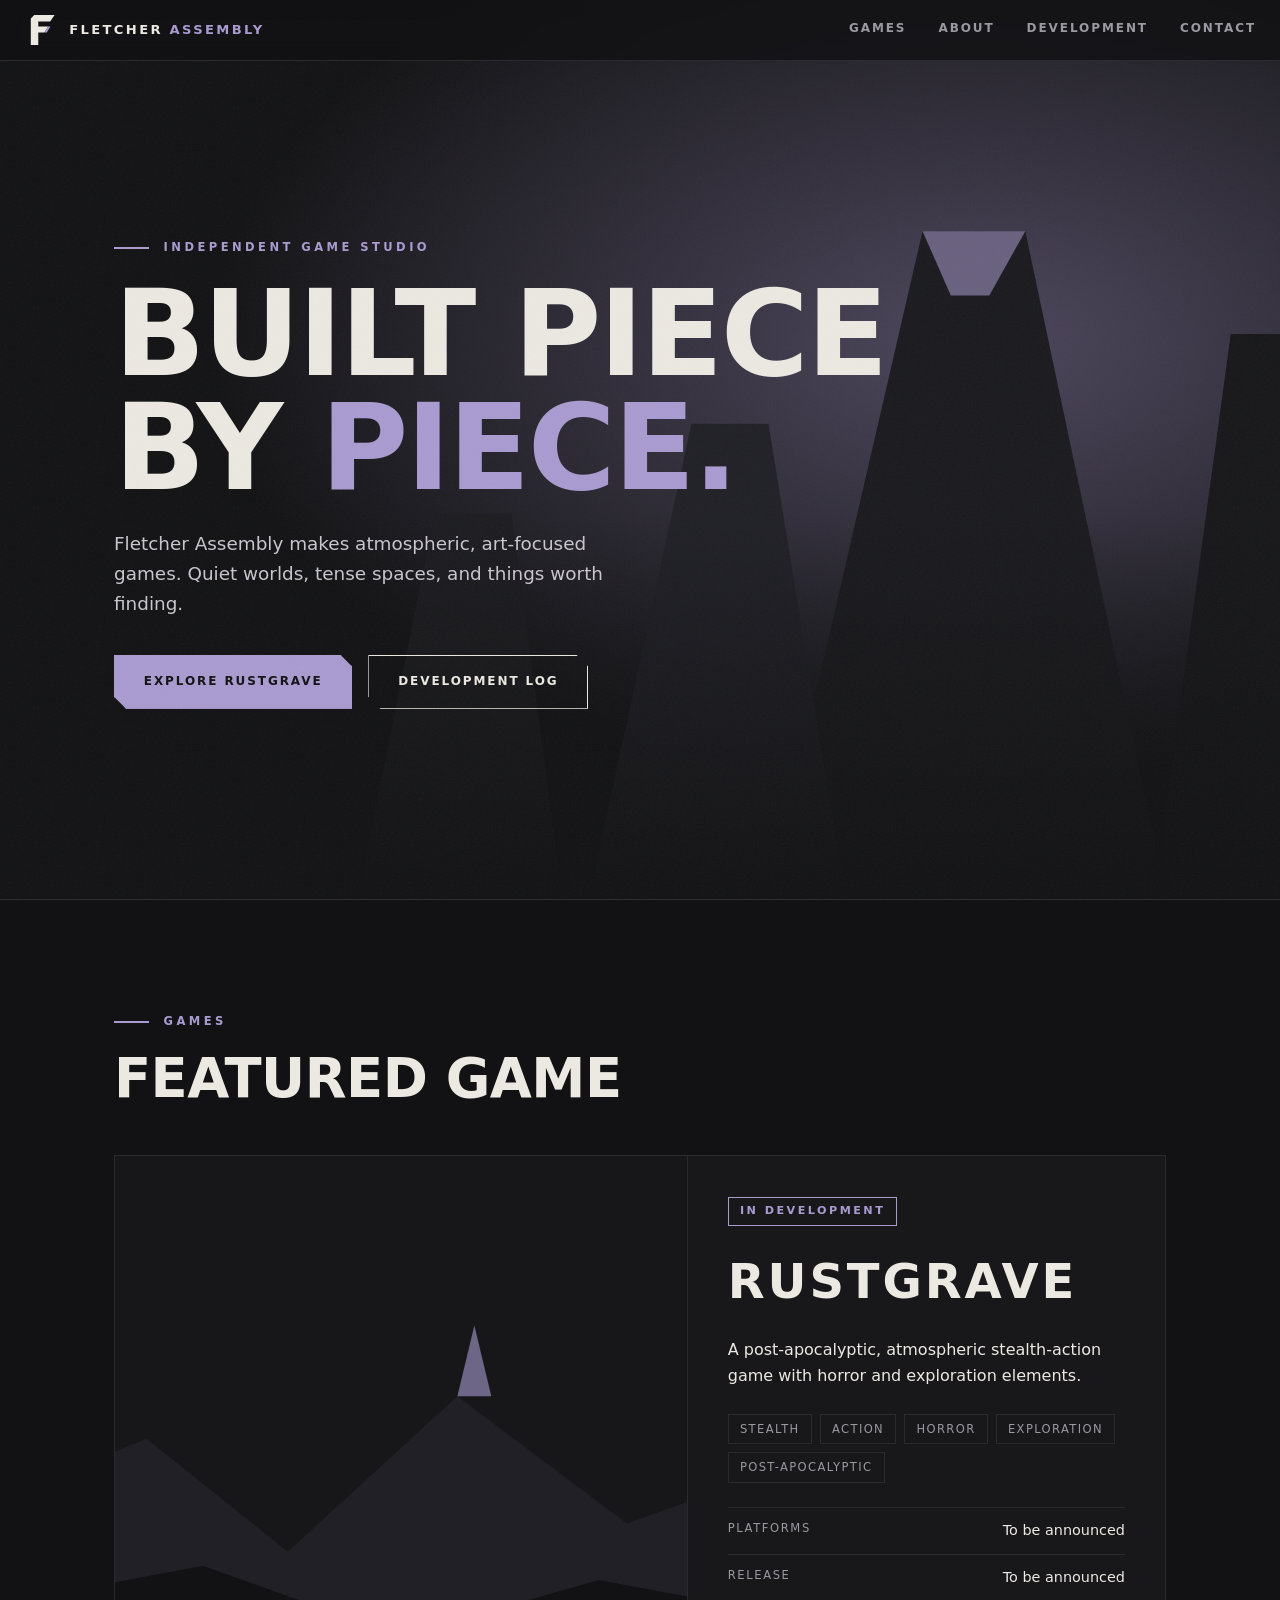
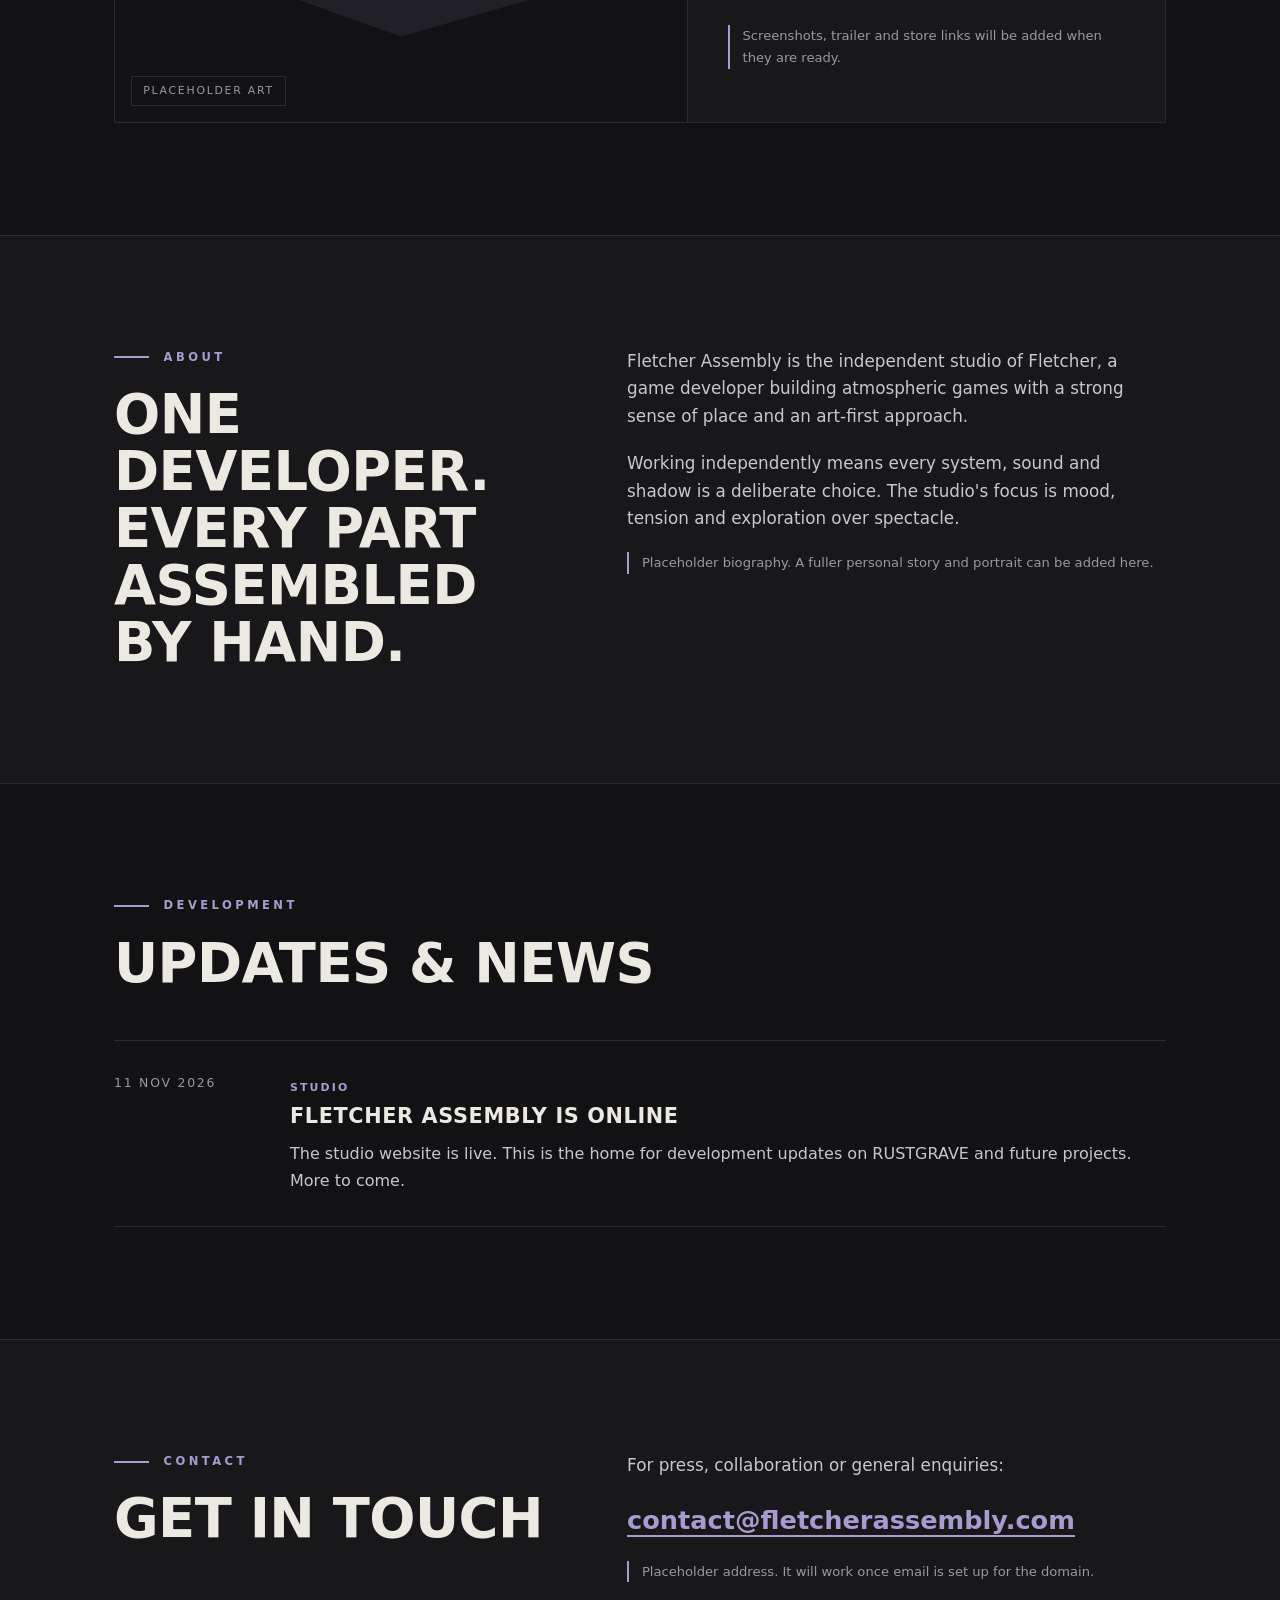
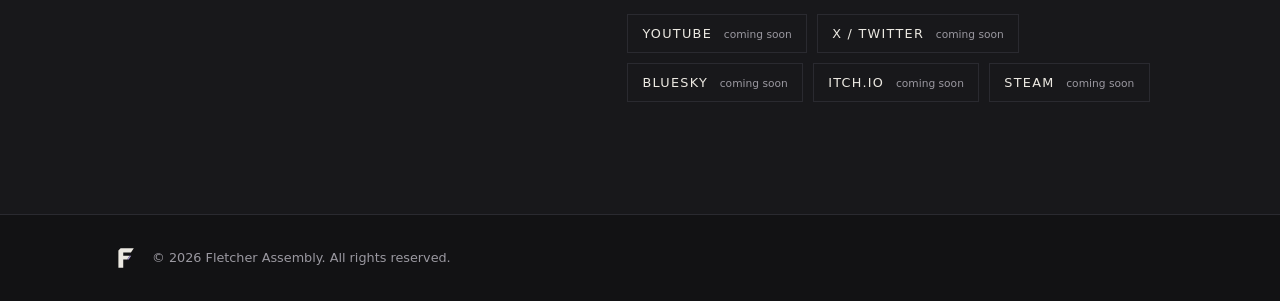
==== index.html @ 8ab3e588 "Initial Fletcher Assembly website Co-Authored-By: Claude Sonnet 5.5 <noreply@anthropic.com>" ====
<!doctype html>
<html lang="en">
<head>
  <meta charset="utf-8">
  <meta name="viewport" content="width=device-width, initial-scale=1">
  <title>Fletcher Assembly | Independent Game Studio</title>
  <meta name="description" content="Fletcher Assembly is an independent game studio making atmospheric, art-focused games. Currently developing RUSTGRAVE, a post-apocalyptic stealth-action game.">
  <meta name="theme-color" content="#121214">
  <link rel="canonical" href="https://fletcherassembly.com/">
  <link rel="icon" href="assets/favicon.svg" type="image/svg+xml">
  <meta property="og:type" content="website">
  <meta property="og:title" content="Fletcher Assembly | Independent Game Studio">
  <meta property="og:description" content="Atmospheric, art-focused games. Now developing RUSTGRAVE.">
  <meta property="og:url" content="https://fletcherassembly.com/">
  <meta name="twitter:card" content="summary">
  <link rel="stylesheet" href="css/style.css">
  <script type="application/ld+json">
  {"@context":"https://schema.org","@type":"Organization","name":"Fletcher Assembly","url":"https://fletcherassembly.com/","logo":"https://fletcherassembly.com/assets/logo.svg"}
  </script>
</head>
<body>
  <a class="skip" href="#main">Skip to content</a>

  <header class="site-header">
    <a class="brand" href="#home" aria-label="Fletcher Assembly, home">
      <img src="assets/logo.svg" alt="" width="34" height="34">
      <span>Fletcher<b>Assembly</b></span>
    </a>
    <button class="nav-toggle" aria-expanded="false" aria-controls="nav">Menu</button>
    <nav id="nav" aria-label="Main">
      <a href="#games">Games</a>
      <a href="#about">About</a>
      <a href="#development">Development</a>
      <a href="#contact">Contact</a>
    </nav>
  </header>

  <main id="main">
    <!-- HOME -->
    <section id="home" class="hero">
      <div class="hero-art" aria-hidden="true">
        <svg viewBox="0 0 1200 700" preserveAspectRatio="xMidYMid slice">
          <defs>
            <linearGradient id="fog" x1="0" y1="0" x2="0" y2="1">
              <stop offset="0" stop-color="#121214" stop-opacity="0"/>
              <stop offset="1" stop-color="#121214"/>
            </linearGradient>
            <radialGradient id="glow" cx="0.72" cy="0.38" r="0.5">
              <stop offset="0" stop-color="#A99BD0" stop-opacity="0.38"/>
              <stop offset="1" stop-color="#A99BD0" stop-opacity="0"/>
            </radialGradient>
          </defs>
          <rect width="1200" height="700" fill="url(#glow)"/>
          <polygon points="700,700 820,180 900,180 1010,700" fill="#1a1a1e"/>
          <polygon points="560,700 640,330 700,330 760,700" fill="#202026"/>
          <polygon points="1000,700 1060,260 1120,260 1200,700" fill="#17171a"/>
          <polygon points="380,700 440,400 500,400 540,700" fill="#1c1c20"/>
          <polygon points="820,180 900,180 872,230 842,230" fill="#A99BD0" opacity=".55"/>
          <rect y="400" width="1200" height="300" fill="url(#fog)"/>
        </svg>
      </div>
      <div class="hero-inner">
        <p class="eyebrow">Independent game studio</p>
        <h1>Built piece<br>by <em>piece.</em></h1>
        <p class="lede">Fletcher Assembly makes atmospheric, art-focused games. Quiet worlds, tense spaces, and things worth finding.</p>
        <div class="actions">
          <a class="btn primary" href="#games">Explore RUSTGRAVE</a>
          <a class="btn" href="#development">Development log</a>
        </div>
      </div>
    </section>

    <!-- GAMES -->
    <section id="games" class="section">
      <div class="wrap">
        <p class="eyebrow">Games</p>
        <h2>Featured game</h2>
        <article class="game">
          <div class="game-art" role="img" aria-label="Placeholder artwork for RUSTGRAVE. Final key art to come.">
            <svg viewBox="0 0 600 400" preserveAspectRatio="xMidYMid slice" aria-hidden="true">
              <rect width="600" height="400" fill="#17171a"/>
              <polygon points="0,400 0,250 120,200 220,280 340,170 460,260 600,210 600,400" fill="#202026"/>
              <polygon points="0,400 0,320 160,290 300,340 440,300 600,330 600,400" fill="#121214"/>
              <polygon points="340,170 352,120 364,170" fill="#A99BD0" opacity=".6"/>
            </svg>
            <span class="tag-placeholder">Placeholder art</span>
          </div>
          <div class="game-body">
            <p class="status">In development</p>
            <h3>RUSTGRAVE</h3>
            <p>A post-apocalyptic, atmospheric stealth-action game with horror and exploration elements.</p>
            <ul class="chips" aria-label="Genres">
              <li>Stealth</li><li>Action</li><li>Horror</li><li>Exploration</li><li>Post-apocalyptic</li>
            </ul>
            <dl class="facts">
              <div><dt>Platforms</dt><dd>To be announced</dd></div>
              <div><dt>Release</dt><dd>To be announced</dd></div>
            </dl>
            <p class="note">Screenshots, trailer and store links will be added when they are ready.</p>
          </div>
        </article>
      </div>
    </section>

    <!-- ABOUT -->
    <section id="about" class="section alt">
      <div class="wrap split">
        <div>
          <p class="eyebrow">About</p>
          <h2>One developer.<br>Every part assembled by hand.</h2>
        </div>
        <div class="prose">
          <p>Fletcher Assembly is the independent studio of Fletcher, a game developer building atmospheric games with a strong sense of place and an art-first approach.</p>
          <p>Working independently means every system, sound and shadow is a deliberate choice. The studio's focus is mood, tension and exploration over spectacle.</p>
          <p class="note">Placeholder biography. A fuller personal story and portrait can be added here.</p>
        </div>
      </div>
    </section>

    <!-- DEVELOPMENT -->
    <section id="development" class="section">
      <div class="wrap">
        <p class="eyebrow">Development</p>
        <h2>Updates &amp; news</h2>
        <div id="news" class="news" aria-live="polite">
          <noscript><p>Enable JavaScript to see development updates.</p></noscript>
          <p class="note">Loading updates…</p>
        </div>
      </div>
    </section>

    <!-- CONTACT -->
    <section id="contact" class="section alt">
      <div class="wrap split">
        <div>
          <p class="eyebrow">Contact</p>
          <h2>Get in touch</h2>
        </div>
        <div class="prose">
          <p>For press, collaboration or general enquiries:</p>
          <p><a class="mail" href="mailto:contact@fletcherassembly.com">contact@fletcherassembly.com</a></p>
          <p class="note">Placeholder address. It will work once email is set up for the domain.</p>
          <ul class="social" aria-label="Social links">
            <li><span>YouTube <small>coming soon</small></span></li>
            <li><span>X / Twitter <small>coming soon</small></span></li>
            <li><span>Bluesky <small>coming soon</small></span></li>
            <li><span>Itch.io <small>coming soon</small></span></li>
            <li><span>Steam <small>coming soon</small></span></li>
          </ul>
        </div>
      </div>
    </section>
  </main>

  <footer class="site-footer">
    <img src="assets/logo.svg" alt="" width="22" height="22">
    <p>&copy; <span id="year">2026</span> Fletcher Assembly. All rights reserved.</p>
  </footer>

  <script src="js/main.js" defer></script>
</body>
</html>
---- css/style.css ----
:root{
  --bg:#121214; --bg-alt:#18181b; --line:#2a2a30;
  --text:#ECE9E2; --muted:#9a98a0; --accent:#A99BD0;
  --font:"Segoe UI Variable Display","Segoe UI",system-ui,-apple-system,"Helvetica Neue",Arial,sans-serif;
}
*{box-sizing:border-box}
html{scroll-behavior:smooth;scroll-padding-top:72px}
body{margin:0;background:var(--bg);color:var(--text);font-family:var(--font);line-height:1.65;-webkit-font-smoothing:antialiased}
body::after{content:"";position:fixed;inset:0;pointer-events:none;opacity:.05;
  background-image:url("data:image/svg+xml,%3Csvg xmlns='http://www.w3.org/2000/svg' width='200' height='200'%3E%3Cfilter id='n'%3E%3CfeTurbulence type='fractalNoise' baseFrequency='.9' numOctaves='2'/%3E%3C/filter%3E%3Crect width='200' height='200' filter='url(%23n)'/%3E%3C/svg%3E")}
a{color:inherit}
img{max-width:100%}
:focus-visible{outline:2px solid var(--accent);outline-offset:3px}
.skip{position:absolute;left:-999px;top:0;background:var(--accent);color:#000;padding:.6rem 1rem;z-index:100}
.skip:focus{left:0}
.wrap{max-width:1100px;margin:0 auto;padding:0 1.5rem}

/* header */
.site-header{position:fixed;top:0;left:0;right:0;z-index:50;display:flex;align-items:center;justify-content:space-between;
  padding:.8rem 1.5rem;background:rgba(18,18,20,.82);backdrop-filter:blur(10px);border-bottom:1px solid var(--line)}
.brand{display:flex;align-items:center;gap:.7rem;text-decoration:none;text-transform:uppercase;letter-spacing:.18em;font-size:.82rem;font-weight:700}
.brand b{color:var(--accent);margin-left:.5em;font-weight:700}
nav{display:flex;gap:2rem}
nav a{text-decoration:none;text-transform:uppercase;letter-spacing:.16em;font-size:.75rem;font-weight:600;color:var(--muted);padding:.4rem 0;border-bottom:2px solid transparent;transition:.2s}
nav a:hover{color:var(--text);border-color:var(--accent)}
.nav-toggle{display:none;background:none;border:1px solid var(--line);color:var(--text);padding:.45rem .9rem;text-transform:uppercase;letter-spacing:.14em;font:600 .72rem var(--font);cursor:pointer}

/* hero */
.hero{position:relative;min-height:100vh;min-height:100svh;display:flex;align-items:center;overflow:hidden;border-bottom:1px solid var(--line)}
.hero-art{position:absolute;inset:0}
.hero-art svg{width:100%;height:100%}
.hero-inner{position:relative;max-width:1100px;width:100%;margin:0 auto;padding:7rem 1.5rem 4rem}
.eyebrow{text-transform:uppercase;letter-spacing:.3em;font-size:.72rem;font-weight:700;color:var(--accent);margin:0 0 1.2rem;display:flex;align-items:center;gap:.9rem}
.eyebrow::before{content:"";width:2.2rem;height:2px;background:var(--accent)}
h1{font-size:clamp(3rem,10vw,7.5rem);line-height:.95;text-transform:uppercase;letter-spacing:-.02em;font-weight:900;margin:0 0 1.5rem}
h1 em{font-style:normal;color:var(--accent)}
.lede{max-width:34rem;font-size:1.15rem;color:#c9c6cf;margin:0 0 2.2rem}
.actions{display:flex;flex-wrap:wrap;gap:1rem}
.btn{display:inline-block;text-decoration:none;text-transform:uppercase;letter-spacing:.16em;font-size:.75rem;font-weight:700;padding:1rem 1.8rem;border:1px solid var(--text);clip-path:polygon(0 0,calc(100% - 12px) 0,100% 12px,100% 100%,12px 100%,0 calc(100% - 12px));transition:.2s}
.btn:hover{background:var(--text);color:var(--bg)}
.btn.primary{background:var(--accent);border-color:var(--accent);color:#121214}
.btn.primary:hover{background:var(--text);border-color:var(--text)}

/* sections */
.section{padding:7rem 0;border-bottom:1px solid var(--line)}
.section.alt{background:var(--bg-alt)}
h2{font-size:clamp(2rem,5vw,3.4rem);line-height:1.05;text-transform:uppercase;font-weight:900;letter-spacing:-.01em;margin:0 0 3rem}
.split{display:grid;grid-template-columns:1fr 1.2fr;gap:4rem;align-items:start}
.split h2{margin-bottom:0}
.prose p{margin:0 0 1.2rem;color:#c9c6cf;font-size:1.05rem}
.note{font-size:.82rem!important;color:var(--muted)!important;border-left:2px solid var(--accent);padding-left:.8rem}

/* game */
.game{display:grid;grid-template-columns:1.2fr 1fr;border:1px solid var(--line);background:var(--bg-alt)}
.game-art{position:relative;min-height:320px;border-right:1px solid var(--line)}
.game-art svg{position:absolute;inset:0;width:100%;height:100%}
.tag-placeholder{position:absolute;left:1rem;bottom:1rem;background:var(--bg);border:1px solid var(--line);color:var(--muted);font-size:.68rem;text-transform:uppercase;letter-spacing:.16em;padding:.3rem .7rem}
.game-body{padding:2.5rem}
.status{display:inline-block;margin:0 0 1rem;font-size:.7rem;text-transform:uppercase;letter-spacing:.22em;font-weight:700;color:var(--accent);border:1px solid var(--accent);padding:.25rem .7rem}
.game h3{font-size:clamp(2rem,4vw,3rem);letter-spacing:.06em;margin:0 0 1rem;font-weight:900}
.chips{list-style:none;display:flex;flex-wrap:wrap;gap:.5rem;padding:0;margin:1.5rem 0}
.chips li{font-size:.72rem;text-transform:uppercase;letter-spacing:.12em;border:1px solid var(--line);padding:.3rem .7rem;color:var(--muted)}
.facts{margin:0 0 1.5rem}
.facts div{display:flex;justify-content:space-between;border-top:1px solid var(--line);padding:.7rem 0;font-size:.9rem}
.facts dt{color:var(--muted);text-transform:uppercase;letter-spacing:.14em;font-size:.72rem}
.facts dd{margin:0}

/* news */
.news{display:grid;gap:0;border-top:1px solid var(--line)}
.post{display:grid;grid-template-columns:9rem 1fr;gap:2rem;padding:2rem 0;border-bottom:1px solid var(--line)}
.post time{font-size:.78rem;letter-spacing:.14em;text-transform:uppercase;color:var(--muted)}
.post h3{margin:0 0 .5rem;font-size:1.3rem;text-transform:uppercase;letter-spacing:.03em}
.post .tag{color:var(--accent);font-size:.68rem;letter-spacing:.2em;text-transform:uppercase;font-weight:700}
.post p{margin:.4rem 0 0;color:#c9c6cf}

/* contact */
.mail{font-size:clamp(1.1rem,3vw,1.6rem);font-weight:800;color:var(--accent);text-decoration:none;border-bottom:2px solid var(--accent)}
.social{list-style:none;padding:0;margin:2rem 0 0;display:flex;flex-wrap:wrap;gap:.6rem}
.social span{display:inline-block;border:1px solid var(--line);padding:.5rem .9rem;font-size:.8rem;text-transform:uppercase;letter-spacing:.1em}
.social small{color:var(--muted);text-transform:none;letter-spacing:0;margin-left:.4rem}

.site-footer{display:flex;align-items:center;gap:1rem;padding:2rem 1.5rem;color:var(--muted);font-size:.8rem;max-width:1100px;margin:0 auto}
.site-footer p{margin:0}

/* 404 */
.lost{min-height:100vh;display:flex;flex-direction:column;justify-content:center;align-items:flex-start;max-width:1100px;margin:0 auto;padding:2rem 1.5rem}

@media (max-width:800px){
  .nav-toggle{display:block}
  nav{display:none;position:absolute;top:100%;left:0;right:0;flex-direction:column;gap:0;background:var(--bg);border-bottom:1px solid var(--line)}
  nav.open{display:flex}
  nav a{padding:1rem 1.5rem;border-bottom:1px solid var(--line)}
  .split,.game{grid-template-columns:1fr}
  .split{gap:2rem}
  .game-art{border-right:0;border-bottom:1px solid var(--line);min-height:240px}
  .game-body{padding:1.5rem}
  .post{grid-template-columns:1fr;gap:.5rem}
  .section{padding:4.5rem 0}
}
@media (prefers-reduced-motion:reduce){html{scroll-behavior:auto}*{transition:none!important}}
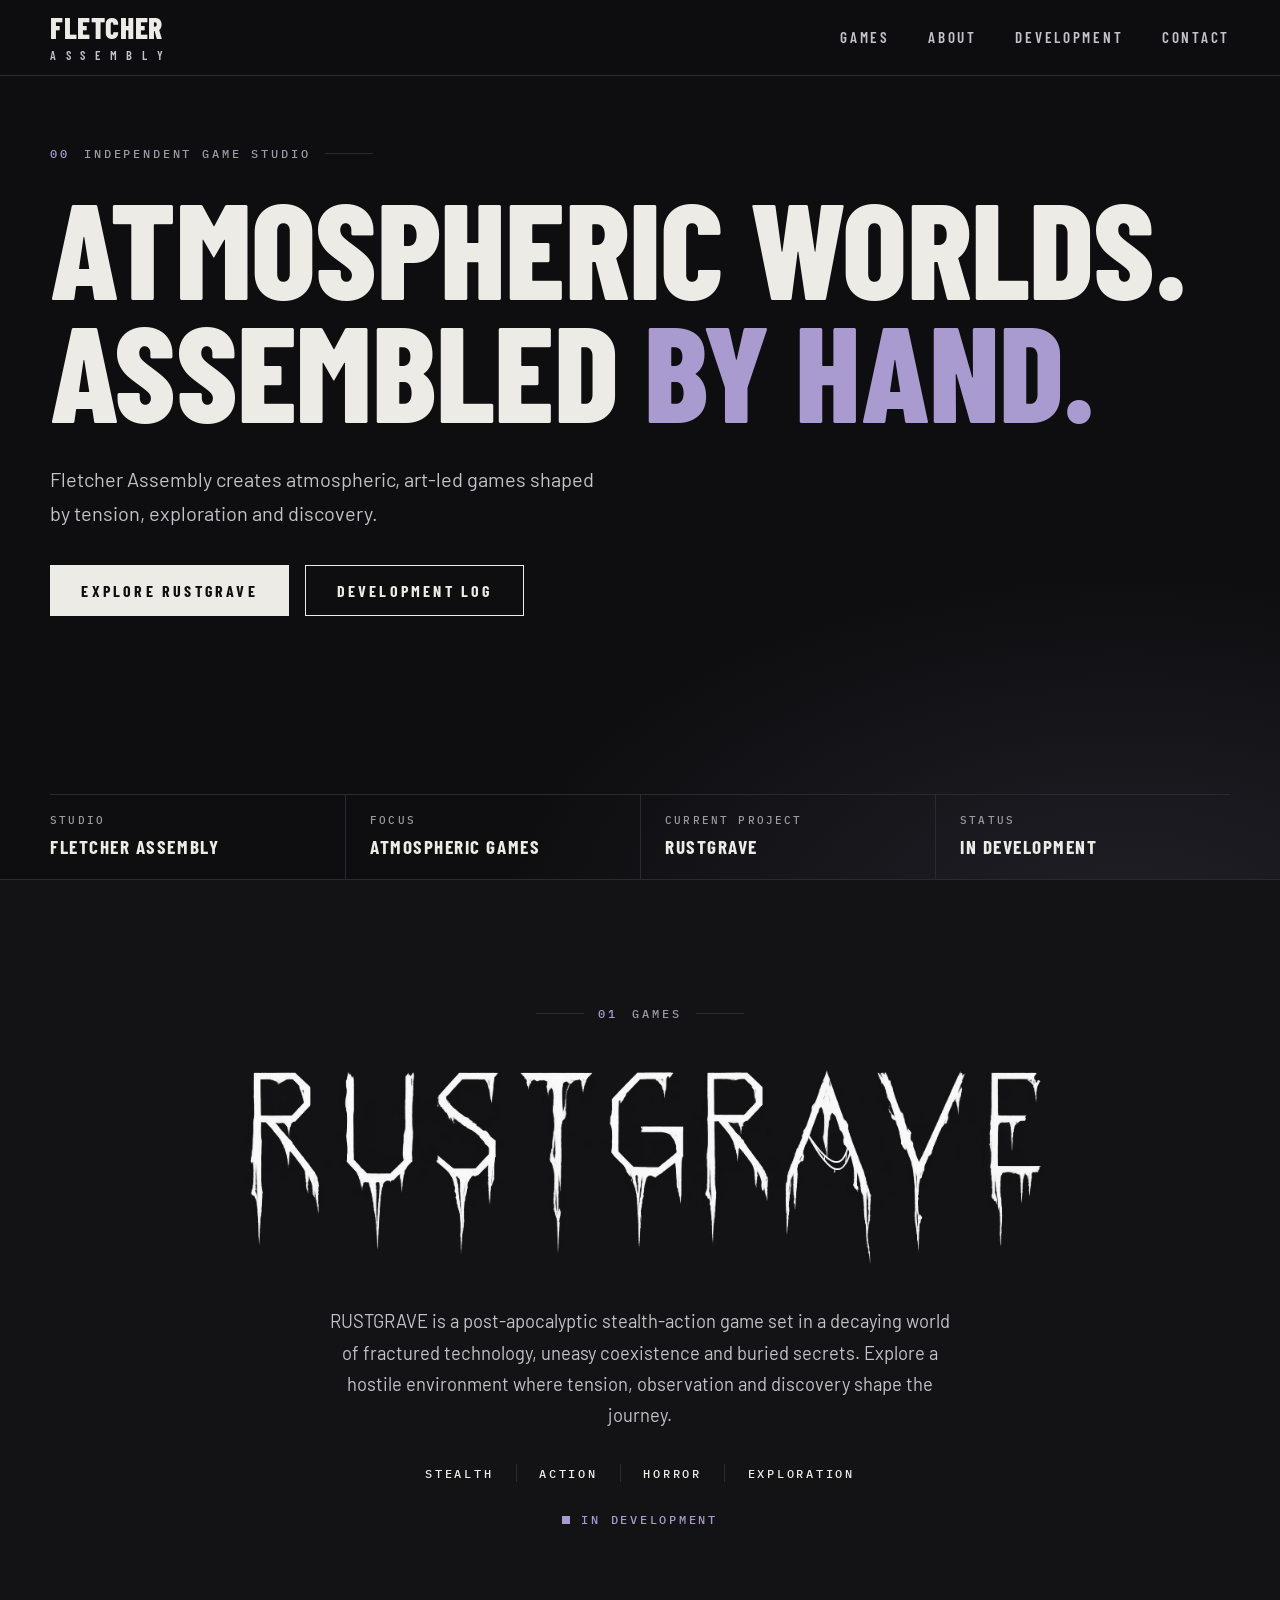
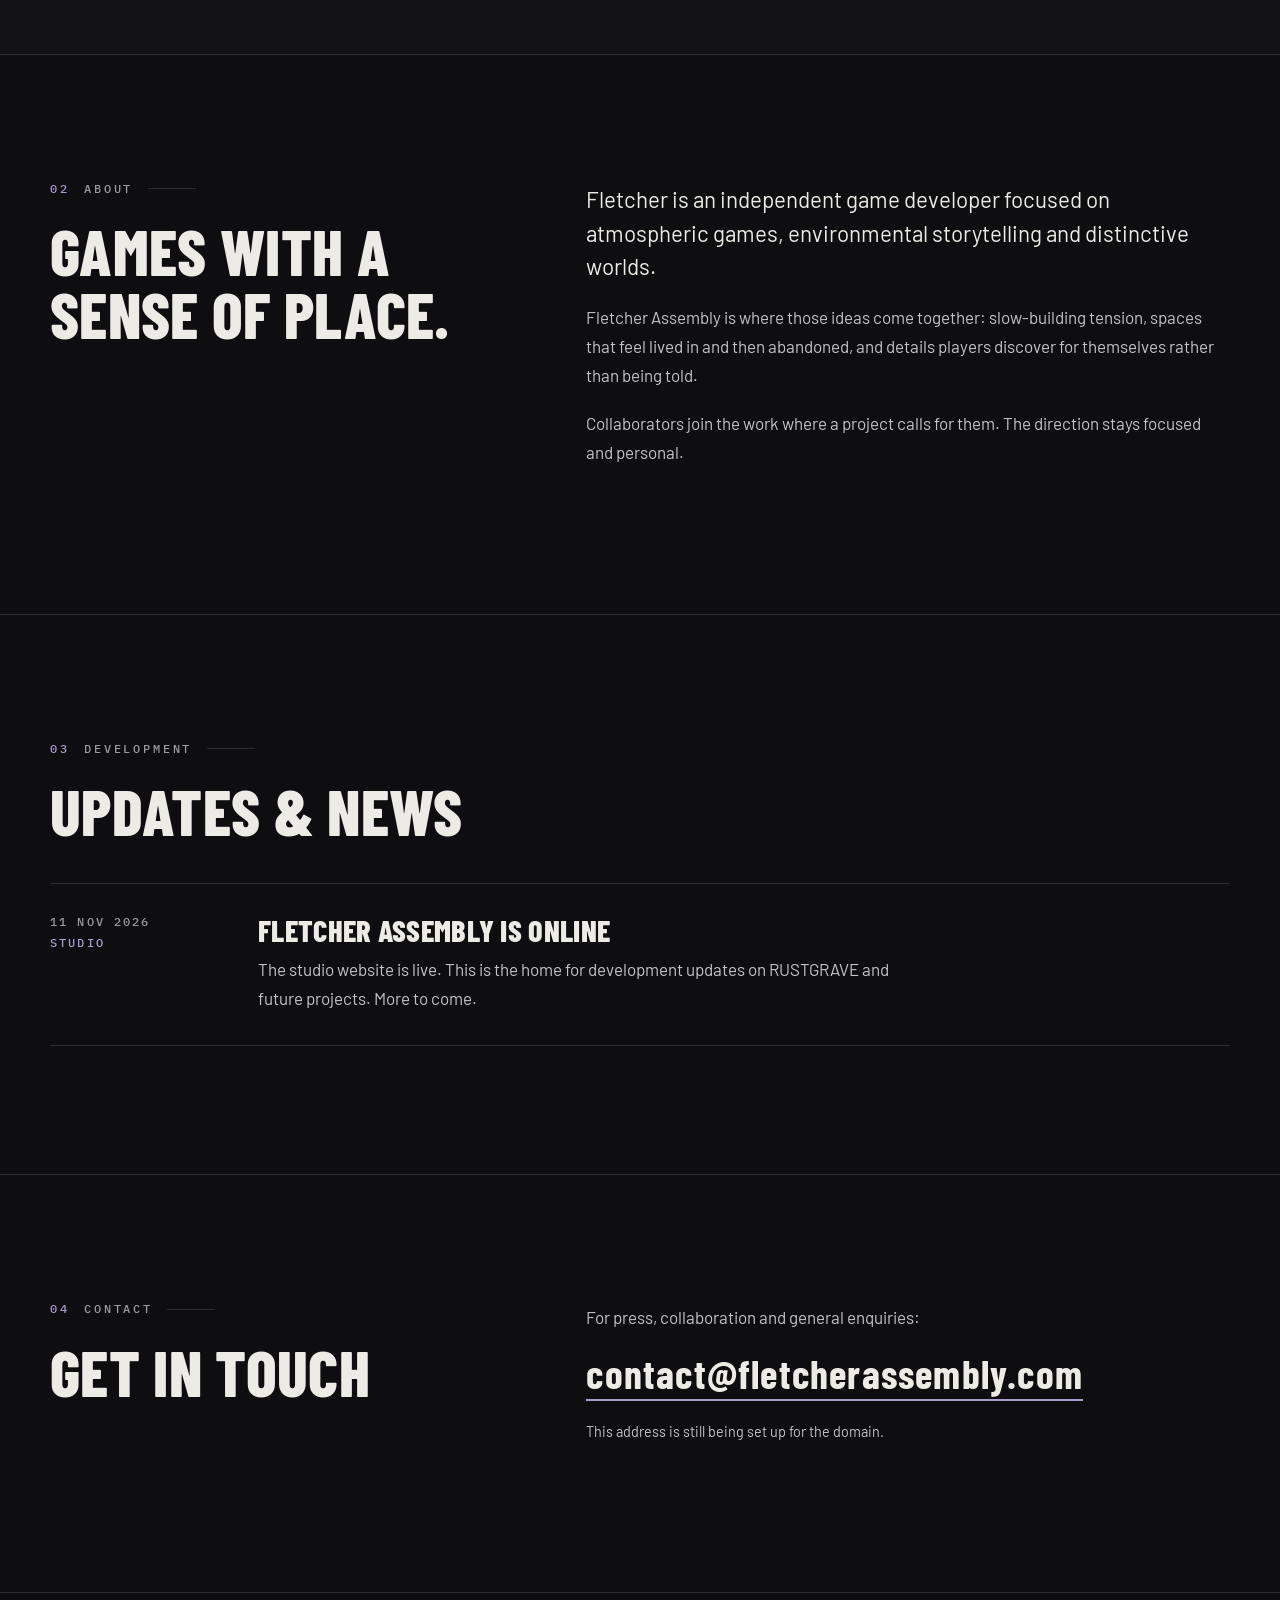
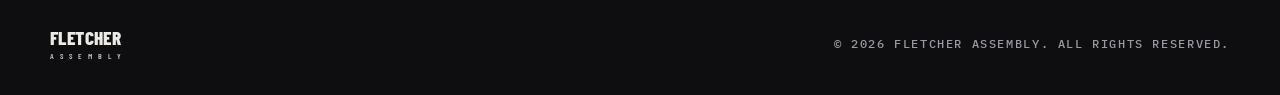
==== commit 900096e7: "Redesign: industrial identity, wordmark, self-hosted fonts, RUSTGRAVE logo section Co-Authored-By: C" ====
--- a/index.html
+++ b/index.html
@@ -4,157 +4,129 @@
   <meta charset="utf-8">
   <meta name="viewport" content="width=device-width, initial-scale=1">
   <title>Fletcher Assembly | Independent Game Studio</title>
-  <meta name="description" content="Fletcher Assembly is an independent game studio making atmospheric, art-focused games. Currently developing RUSTGRAVE, a post-apocalyptic stealth-action game.">
-  <meta name="theme-color" content="#121214">
+  <meta name="description" content="Fletcher Assembly creates atmospheric, art-led games shaped by tension, exploration and discovery. Currently developing RUSTGRAVE.">
+  <meta name="theme-color" content="#0e0e10">
   <link rel="canonical" href="https://fletcherassembly.com/">
   <link rel="icon" href="assets/favicon.svg" type="image/svg+xml">
   <meta property="og:type" content="website">
   <meta property="og:title" content="Fletcher Assembly | Independent Game Studio">
-  <meta property="og:description" content="Atmospheric, art-focused games. Now developing RUSTGRAVE.">
+  <meta property="og:description" content="Atmospheric worlds. Assembled by hand. Now developing RUSTGRAVE.">
   <meta property="og:url" content="https://fletcherassembly.com/">
+  <meta property="og:image" content="https://fletcherassembly.com/assets/images/rustgrave-logo.png">
   <meta name="twitter:card" content="summary">
+  <link rel="preload" href="assets/fonts/barlow-condensed-latin-800-normal.woff2" as="font" type="font/woff2" crossorigin>
   <link rel="stylesheet" href="css/style.css">
   <script type="application/ld+json">
-  {"@context":"https://schema.org","@type":"Organization","name":"Fletcher Assembly","url":"https://fletcherassembly.com/","logo":"https://fletcherassembly.com/assets/logo.svg"}
+  {"@context":"https://schema.org","@type":"Organization","name":"Fletcher Assembly","url":"https://fletcherassembly.com/"}
   </script>
 </head>
 <body>
   <a class="skip" href="#main">Skip to content</a>
 
   <header class="site-header">
-    <a class="brand" href="#home" aria-label="Fletcher Assembly, home">
-      <img src="assets/logo.svg" alt="" width="34" height="34">
-      <span>Fletcher<b>Assembly</b></span>
-    </a>
-    <button class="nav-toggle" aria-expanded="false" aria-controls="nav">Menu</button>
-    <nav id="nav" aria-label="Main">
-      <a href="#games">Games</a>
-      <a href="#about">About</a>
-      <a href="#development">Development</a>
-      <a href="#contact">Contact</a>
-    </nav>
+    <div class="container bar">
+      <a class="wordmark" href="#home" aria-label="Fletcher Assembly, home">
+        <span class="wm-top">Fletcher</span>
+        <span class="wm-bottom"><i>A</i><i>S</i><i>S</i><i>E</i><i>M</i><i>B</i><i>L</i><i>Y</i></span>
+      </a>
+      <button class="nav-toggle" aria-expanded="false" aria-controls="nav"><span class="sr-only">Toggle </span>Menu</button>
+      <nav id="nav" aria-label="Main">
+        <a href="#games">Games</a>
+        <a href="#about">About</a>
+        <a href="#development">Development</a>
+        <a href="#contact">Contact</a>
+      </nav>
+    </div>
   </header>
 
   <main id="main">
     <!-- HOME -->
     <section id="home" class="hero">
-      <div class="hero-art" aria-hidden="true">
-        <svg viewBox="0 0 1200 700" preserveAspectRatio="xMidYMid slice">
-          <defs>
-            <linearGradient id="fog" x1="0" y1="0" x2="0" y2="1">
-              <stop offset="0" stop-color="#121214" stop-opacity="0"/>
-              <stop offset="1" stop-color="#121214"/>
-            </linearGradient>
-            <radialGradient id="glow" cx="0.72" cy="0.38" r="0.5">
-              <stop offset="0" stop-color="#A99BD0" stop-opacity="0.38"/>
-              <stop offset="1" stop-color="#A99BD0" stop-opacity="0"/>
-            </radialGradient>
-          </defs>
-          <rect width="1200" height="700" fill="url(#glow)"/>
-          <polygon points="700,700 820,180 900,180 1010,700" fill="#1a1a1e"/>
-          <polygon points="560,700 640,330 700,330 760,700" fill="#202026"/>
-          <polygon points="1000,700 1060,260 1120,260 1200,700" fill="#17171a"/>
-          <polygon points="380,700 440,400 500,400 540,700" fill="#1c1c20"/>
-          <polygon points="820,180 900,180 872,230 842,230" fill="#A99BD0" opacity=".55"/>
-          <rect y="400" width="1200" height="300" fill="url(#fog)"/>
-        </svg>
+      <div class="container hero-grid">
+        <div class="hero-main">
+          <p class="label"><span class="idx">00</span> Independent game studio</p>
+          <h1>Atmospheric worlds.<br>Assembled <span class="hl">by hand.</span></h1>
+          <p class="lede">Fletcher Assembly creates atmospheric, art-led games shaped by tension, exploration and discovery.</p>
+          <div class="actions">
+            <a class="btn primary" href="#games">Explore RUSTGRAVE</a>
+            <a class="btn" href="#development">Development log</a>
+          </div>
+        </div>
+        <dl class="spec" aria-label="Studio at a glance">
+          <div><dt>Studio</dt><dd>Fletcher Assembly</dd></div>
+          <div><dt>Focus</dt><dd>Atmospheric games</dd></div>
+          <div><dt>Current project</dt><dd>RUSTGRAVE</dd></div>
+          <div><dt>Status</dt><dd>In development</dd></div>
+        </dl>
       </div>
-      <div class="hero-inner">
-        <p class="eyebrow">Independent game studio</p>
-        <h1>Built piece<br>by <em>piece.</em></h1>
-        <p class="lede">Fletcher Assembly makes atmospheric, art-focused games. Quiet worlds, tense spaces, and things worth finding.</p>
-        <div class="actions">
-          <a class="btn primary" href="#games">Explore RUSTGRAVE</a>
-          <a class="btn" href="#development">Development log</a>
+    </section>
+
+    <!-- GAMES -->
+    <section id="games" class="section project">
+      <div class="container">
+        <p class="label"><span class="idx">01</span> Games</p>
+        <h2 class="sr-only">RUSTGRAVE</h2>
+        <div class="project-stack">
+          <img class="project-logo" src="assets/images/rustgrave-logo.png" alt="RUSTGRAVE" width="1024" height="256">
+          <p class="project-desc">RUSTGRAVE is a post-apocalyptic stealth-action game set in a decaying world of fractured technology, uneasy coexistence and buried secrets. Explore a hostile environment where tension, observation and discovery shape the journey.</p>
+          <ul class="tags" aria-label="Genres">
+            <li>Stealth</li><li>Action</li><li>Horror</li><li>Exploration</li>
+          </ul>
+          <p class="status"><span aria-hidden="true"></span>In development</p>
         </div>
       </div>
     </section>
 
-    <!-- GAMES -->
-    <section id="games" class="section">
-      <div class="wrap">
-        <p class="eyebrow">Games</p>
-        <h2>Featured game</h2>
-        <article class="game">
-          <div class="game-art" role="img" aria-label="Placeholder artwork for RUSTGRAVE. Final key art to come.">
-            <svg viewBox="0 0 600 400" preserveAspectRatio="xMidYMid slice" aria-hidden="true">
-              <rect width="600" height="400" fill="#17171a"/>
-              <polygon points="0,400 0,250 120,200 220,280 340,170 460,260 600,210 600,400" fill="#202026"/>
-              <polygon points="0,400 0,320 160,290 300,340 440,300 600,330 600,400" fill="#121214"/>
-              <polygon points="340,170 352,120 364,170" fill="#A99BD0" opacity=".6"/>
-            </svg>
-            <span class="tag-placeholder">Placeholder art</span>
-          </div>
-          <div class="game-body">
-            <p class="status">In development</p>
-            <h3>RUSTGRAVE</h3>
-            <p>A post-apocalyptic, atmospheric stealth-action game with horror and exploration elements.</p>
-            <ul class="chips" aria-label="Genres">
-              <li>Stealth</li><li>Action</li><li>Horror</li><li>Exploration</li><li>Post-apocalyptic</li>
-            </ul>
-            <dl class="facts">
-              <div><dt>Platforms</dt><dd>To be announced</dd></div>
-              <div><dt>Release</dt><dd>To be announced</dd></div>
-            </dl>
-            <p class="note">Screenshots, trailer and store links will be added when they are ready.</p>
-          </div>
-        </article>
-      </div>
-    </section>
-
     <!-- ABOUT -->
-    <section id="about" class="section alt">
-      <div class="wrap split">
+    <section id="about" class="section">
+      <div class="container two-col">
         <div>
-          <p class="eyebrow">About</p>
-          <h2>One developer.<br>Every part assembled by hand.</h2>
+          <p class="label"><span class="idx">02</span> About</p>
+          <h2>Games with a<br>sense of place.</h2>
         </div>
         <div class="prose">
-          <p>Fletcher Assembly is the independent studio of Fletcher, a game developer building atmospheric games with a strong sense of place and an art-first approach.</p>
-          <p>Working independently means every system, sound and shadow is a deliberate choice. The studio's focus is mood, tension and exploration over spectacle.</p>
-          <p class="note">Placeholder biography. A fuller personal story and portrait can be added here.</p>
+          <p class="big">Fletcher is an independent game developer focused on atmospheric games, environmental storytelling and distinctive worlds.</p>
+          <p>Fletcher Assembly is where those ideas come together: slow-building tension, spaces that feel lived in and then abandoned, and details players discover for themselves rather than being told.</p>
+          <p>Collaborators join the work where a project calls for them. The direction stays focused and personal.</p>
         </div>
       </div>
     </section>
 
     <!-- DEVELOPMENT -->
     <section id="development" class="section">
-      <div class="wrap">
-        <p class="eyebrow">Development</p>
+      <div class="container">
+        <p class="label"><span class="idx">03</span> Development</p>
         <h2>Updates &amp; news</h2>
         <div id="news" class="news" aria-live="polite">
-          <noscript><p>Enable JavaScript to see development updates.</p></noscript>
-          <p class="note">Loading updates…</p>
+          <noscript><p class="muted">Enable JavaScript to see development updates.</p></noscript>
         </div>
       </div>
     </section>
 
     <!-- CONTACT -->
-    <section id="contact" class="section alt">
-      <div class="wrap split">
+    <section id="contact" class="section">
+      <div class="container two-col">
         <div>
-          <p class="eyebrow">Contact</p>
+          <p class="label"><span class="idx">04</span> Contact</p>
           <h2>Get in touch</h2>
         </div>
         <div class="prose">
-          <p>For press, collaboration or general enquiries:</p>
+          <p>For press, collaboration and general enquiries:</p>
           <p><a class="mail" href="mailto:contact@fletcherassembly.com">contact@fletcherassembly.com</a></p>
-          <p class="note">Placeholder address. It will work once email is set up for the domain.</p>
-          <ul class="social" aria-label="Social links">
-            <li><span>YouTube <small>coming soon</small></span></li>
-            <li><span>X / Twitter <small>coming soon</small></span></li>
-            <li><span>Bluesky <small>coming soon</small></span></li>
-            <li><span>Itch.io <small>coming soon</small></span></li>
-            <li><span>Steam <small>coming soon</small></span></li>
-          </ul>
+          <p class="muted small">This address is still being set up for the domain.</p>
         </div>
       </div>
     </section>
   </main>
 
   <footer class="site-footer">
-    <img src="assets/logo.svg" alt="" width="22" height="22">
-    <p>&copy; <span id="year">2026</span> Fletcher Assembly. All rights reserved.</p>
+    <div class="container foot">
+      <span class="wordmark small" aria-hidden="true">
+        <span class="wm-top">Fletcher</span>
+        <span class="wm-bottom"><i>A</i><i>S</i><i>S</i><i>E</i><i>M</i><i>B</i><i>L</i><i>Y</i></span>
+      </span>
+      <p>&copy; <span id="year">2026</span> Fletcher Assembly. All rights reserved.</p>
+    </div>
   </footer>
 
   <script src="js/main.js" defer></script>
--- a/css/style.css
+++ b/css/style.css
@@ -1,100 +1,157 @@
+/* ==========================================================
+   Fletcher Assembly: design system
+   Edit the variables below to change colours and fonts.
+   ========================================================== */
+
+/* Fonts (self-hosted, no external requests) */
+@font-face{font-family:"Barlow Condensed";font-weight:600;font-display:swap;src:url("../assets/fonts/barlow-condensed-latin-600-normal.woff2") format("woff2")}
+@font-face{font-family:"Barlow Condensed";font-weight:700;font-display:swap;src:url("../assets/fonts/barlow-condensed-latin-700-normal.woff2") format("woff2")}
+@font-face{font-family:"Barlow Condensed";font-weight:800;font-display:swap;src:url("../assets/fonts/barlow-condensed-latin-800-normal.woff2") format("woff2")}
+@font-face{font-family:"Barlow";font-weight:400;font-display:swap;src:url("../assets/fonts/barlow-latin-400-normal.woff2") format("woff2")}
+@font-face{font-family:"Barlow";font-weight:600;font-display:swap;src:url("../assets/fonts/barlow-latin-600-normal.woff2") format("woff2")}
+@font-face{font-family:"IBM Plex Mono";font-weight:500;font-display:swap;src:url("../assets/fonts/ibm-plex-mono-latin-500-normal.woff2") format("woff2")}
+
 :root{
-  --bg:#121214; --bg-alt:#18181b; --line:#2a2a30;
-  --text:#ECE9E2; --muted:#9a98a0; --accent:#A99BD0;
-  --font:"Segoe UI Variable Display","Segoe UI",system-ui,-apple-system,"Helvetica Neue",Arial,sans-serif;
+  --bg:#0e0e10;
+  --bg-alt:#131316;
+  --line:#2a2a30;
+  --text:#edebe6;
+  --soft:#c4c2c9;
+  --muted:#9b99a3;
+  --accent:#a99bd0;
+
+  --display:"Barlow Condensed","Arial Narrow",Impact,sans-serif;
+  --body:"Barlow","Segoe UI",system-ui,sans-serif;
+  --mono:"IBM Plex Mono",Consolas,monospace;
+
+  --max:1180px;
+  --gutter:clamp(1.25rem,4vw,2rem);
+  --header-h:76px;
 }
+
 *{box-sizing:border-box}
-html{scroll-behavior:smooth;scroll-padding-top:72px}
-body{margin:0;background:var(--bg);color:var(--text);font-family:var(--font);line-height:1.65;-webkit-font-smoothing:antialiased}
-body::after{content:"";position:fixed;inset:0;pointer-events:none;opacity:.05;
-  background-image:url("data:image/svg+xml,%3Csvg xmlns='http://www.w3.org/2000/svg' width='200' height='200'%3E%3Cfilter id='n'%3E%3CfeTurbulence type='fractalNoise' baseFrequency='.9' numOctaves='2'/%3E%3C/filter%3E%3Crect width='200' height='200' filter='url(%23n)'/%3E%3C/svg%3E")}
+html{scroll-behavior:smooth;scroll-padding-top:calc(var(--header-h) + 8px)}
+body{margin:0;background:var(--bg);color:var(--text);font:400 1.0625rem/1.7 var(--body);-webkit-font-smoothing:antialiased;text-rendering:optimizeLegibility}
+img{max-width:100%;height:auto;display:block}
 a{color:inherit}
-img{max-width:100%}
+p{margin:0 0 1.2rem}
 :focus-visible{outline:2px solid var(--accent);outline-offset:3px}
+.sr-only{position:absolute;width:1px;height:1px;overflow:hidden;clip:rect(0 0 0 0);white-space:nowrap}
 .skip{position:absolute;left:-999px;top:0;background:var(--accent);color:#000;padding:.6rem 1rem;z-index:100}
 .skip:focus{left:0}
-.wrap{max-width:1100px;margin:0 auto;padding:0 1.5rem}
+.container{width:100%;max-width:calc(var(--max) + var(--gutter)*2);margin:0 auto;padding:0 var(--gutter)}
+.muted{color:var(--muted)}
+.small{font-size:.9rem}
 
-/* header */
-.site-header{position:fixed;top:0;left:0;right:0;z-index:50;display:flex;align-items:center;justify-content:space-between;
-  padding:.8rem 1.5rem;background:rgba(18,18,20,.82);backdrop-filter:blur(10px);border-bottom:1px solid var(--line)}
-.brand{display:flex;align-items:center;gap:.7rem;text-decoration:none;text-transform:uppercase;letter-spacing:.18em;font-size:.82rem;font-weight:700}
-.brand b{color:var(--accent);margin-left:.5em;font-weight:700}
-nav{display:flex;gap:2rem}
-nav a{text-decoration:none;text-transform:uppercase;letter-spacing:.16em;font-size:.75rem;font-weight:600;color:var(--muted);padding:.4rem 0;border-bottom:2px solid transparent;transition:.2s}
-nav a:hover{color:var(--text);border-color:var(--accent)}
-.nav-toggle{display:none;background:none;border:1px solid var(--line);color:var(--text);padding:.45rem .9rem;text-transform:uppercase;letter-spacing:.14em;font:600 .72rem var(--font);cursor:pointer}
+/* ---------- type ---------- */
+h1,h2,h3{font-family:var(--display);text-transform:uppercase;font-weight:800;margin:0;line-height:.98}
+h2{font-size:clamp(2.4rem,5.5vw,4rem);letter-spacing:.005em;margin-bottom:2.5rem}
+.label{font:500 .74rem/1 var(--mono);text-transform:uppercase;letter-spacing:.24em;color:var(--muted);margin:0 0 1.6rem;display:flex;align-items:center;gap:.9rem}
+.label .idx{color:var(--accent)}
+.label::after{content:"";flex:0 0 3rem;height:1px;background:var(--line)}
 
-/* hero */
-.hero{position:relative;min-height:100vh;min-height:100svh;display:flex;align-items:center;overflow:hidden;border-bottom:1px solid var(--line)}
-.hero-art{position:absolute;inset:0}
-.hero-art svg{width:100%;height:100%}
-.hero-inner{position:relative;max-width:1100px;width:100%;margin:0 auto;padding:7rem 1.5rem 4rem}
-.eyebrow{text-transform:uppercase;letter-spacing:.3em;font-size:.72rem;font-weight:700;color:var(--accent);margin:0 0 1.2rem;display:flex;align-items:center;gap:.9rem}
-.eyebrow::before{content:"";width:2.2rem;height:2px;background:var(--accent)}
-h1{font-size:clamp(3rem,10vw,7.5rem);line-height:.95;text-transform:uppercase;letter-spacing:-.02em;font-weight:900;margin:0 0 1.5rem}
-h1 em{font-style:normal;color:var(--accent)}
-.lede{max-width:34rem;font-size:1.15rem;color:#c9c6cf;margin:0 0 2.2rem}
+/* ---------- wordmark ---------- */
+.wordmark{display:inline-flex;flex-direction:column;text-decoration:none;color:var(--text);line-height:1}
+.wm-top{font:800 1.85rem/1 var(--display);text-transform:uppercase;letter-spacing:.02em}
+.wm-bottom{display:flex;justify-content:space-between;font:600 .78rem/1 var(--display);margin-top:.4rem;color:var(--soft)}
+.wm-bottom i{font-style:normal}
+.wordmark.small .wm-top{font-size:1.2rem}
+.wordmark.small .wm-bottom{font-size:.5rem;margin-top:.28rem}
+
+/* ---------- header ---------- */
+.site-header{position:fixed;inset:0 0 auto 0;z-index:50;height:var(--header-h);background:rgba(14,14,16,.9);backdrop-filter:blur(8px);border-bottom:1px solid var(--line)}
+.bar{height:100%;display:flex;align-items:center;justify-content:space-between}
+nav{display:flex;gap:2.4rem}
+nav a{position:relative;text-decoration:none;font:600 .95rem/1 var(--display);text-transform:uppercase;letter-spacing:.18em;color:var(--soft);padding:.5rem 0;transition:color .2s}
+nav a::after{content:"";position:absolute;left:0;right:100%;bottom:0;height:1px;background:var(--accent);transition:right .25s}
+nav a:hover,nav a:focus-visible{color:var(--text)}
+nav a:hover::after,nav a:focus-visible::after{right:0}
+.nav-toggle{display:none;background:none;border:1px solid var(--line);color:var(--text);padding:.55rem 1rem;font:600 .9rem/1 var(--display);text-transform:uppercase;letter-spacing:.18em;cursor:pointer}
+.nav-toggle:hover{border-color:var(--accent)}
+
+/* ---------- hero ---------- */
+.hero{min-height:min(100svh,880px);padding-top:var(--header-h);display:flex;border-bottom:1px solid var(--line);
+  background:radial-gradient(900px 500px at 88% 105%,rgba(169,155,208,.12),transparent 70%),var(--bg)}
+.hero-grid{display:flex;flex-direction:column;justify-content:space-between;gap:3rem;padding-top:clamp(3rem,8vh,6rem);padding-bottom:0}
+h1{font-size:clamp(3.4rem,10.6vw,9rem);line-height:.9;letter-spacing:-.005em;margin-bottom:2rem}
+h1 .hl{color:var(--accent)}
+.lede{max-width:34rem;font-size:1.25rem;color:var(--soft);margin-bottom:2.2rem}
 .actions{display:flex;flex-wrap:wrap;gap:1rem}
-.btn{display:inline-block;text-decoration:none;text-transform:uppercase;letter-spacing:.16em;font-size:.75rem;font-weight:700;padding:1rem 1.8rem;border:1px solid var(--text);clip-path:polygon(0 0,calc(100% - 12px) 0,100% 12px,100% 100%,12px 100%,0 calc(100% - 12px));transition:.2s}
+.btn{display:inline-block;text-decoration:none;font:700 1rem/1 var(--display);text-transform:uppercase;letter-spacing:.2em;padding:1.05rem 1.9rem;border:1px solid var(--text);transition:background .2s,color .2s,border-color .2s}
 .btn:hover{background:var(--text);color:var(--bg)}
-.btn.primary{background:var(--accent);border-color:var(--accent);color:#121214}
-.btn.primary:hover{background:var(--text);border-color:var(--text)}
+.btn.primary{background:var(--text);color:var(--bg)}
+.btn.primary:hover{background:var(--accent);border-color:var(--accent)}
+.spec{display:grid;grid-template-columns:repeat(4,1fr);margin:0;border-top:1px solid var(--line)}
+.spec div{padding:1.25rem 1.5rem 1.4rem 0}
+.spec div+div{padding-left:1.5rem;border-left:1px solid var(--line)}
+.spec dt{font:500 .68rem/1 var(--mono);text-transform:uppercase;letter-spacing:.2em;color:var(--muted);margin-bottom:.6rem}
+.spec dd{margin:0;font:700 1.2rem/1.1 var(--display);text-transform:uppercase;letter-spacing:.08em}
 
-/* sections */
-.section{padding:7rem 0;border-bottom:1px solid var(--line)}
-.section.alt{background:var(--bg-alt)}
-h2{font-size:clamp(2rem,5vw,3.4rem);line-height:1.05;text-transform:uppercase;font-weight:900;letter-spacing:-.01em;margin:0 0 3rem}
-.split{display:grid;grid-template-columns:1fr 1.2fr;gap:4rem;align-items:start}
-.split h2{margin-bottom:0}
-.prose p{margin:0 0 1.2rem;color:#c9c6cf;font-size:1.05rem}
-.note{font-size:.82rem!important;color:var(--muted)!important;border-left:2px solid var(--accent);padding-left:.8rem}
+/* ---------- sections ---------- */
+.section{padding:clamp(4.5rem,10vw,8rem) 0;border-bottom:1px solid var(--line)}
+.two-col{display:grid;grid-template-columns:5fr 7fr;gap:clamp(2rem,6vw,5rem);align-items:start}
+.two-col h2{margin-bottom:0}
+.prose p{color:var(--soft)}
+.prose .big{font-size:1.4rem;line-height:1.5;color:var(--text)}
 
-/* game */
-.game{display:grid;grid-template-columns:1.2fr 1fr;border:1px solid var(--line);background:var(--bg-alt)}
-.game-art{position:relative;min-height:320px;border-right:1px solid var(--line)}
-.game-art svg{position:absolute;inset:0;width:100%;height:100%}
-.tag-placeholder{position:absolute;left:1rem;bottom:1rem;background:var(--bg);border:1px solid var(--line);color:var(--muted);font-size:.68rem;text-transform:uppercase;letter-spacing:.16em;padding:.3rem .7rem}
-.game-body{padding:2.5rem}
-.status{display:inline-block;margin:0 0 1rem;font-size:.7rem;text-transform:uppercase;letter-spacing:.22em;font-weight:700;color:var(--accent);border:1px solid var(--accent);padding:.25rem .7rem}
-.game h3{font-size:clamp(2rem,4vw,3rem);letter-spacing:.06em;margin:0 0 1rem;font-weight:900}
-.chips{list-style:none;display:flex;flex-wrap:wrap;gap:.5rem;padding:0;margin:1.5rem 0}
-.chips li{font-size:.72rem;text-transform:uppercase;letter-spacing:.12em;border:1px solid var(--line);padding:.3rem .7rem;color:var(--muted)}
-.facts{margin:0 0 1.5rem}
-.facts div{display:flex;justify-content:space-between;border-top:1px solid var(--line);padding:.7rem 0;font-size:.9rem}
-.facts dt{color:var(--muted);text-transform:uppercase;letter-spacing:.14em;font-size:.72rem}
-.facts dd{margin:0}
+/* ---------- RUSTGRAVE ---------- */
+.project{background:var(--bg-alt)}
+.project .label{justify-content:center}
+.project .label::before{content:"";flex:0 0 3rem;height:1px;background:var(--line)}
+.project-stack{display:flex;flex-direction:column;align-items:center;text-align:center;padding:1rem 0 0}
+.project-logo{width:min(100%,820px);margin:0 auto 2.5rem}
+.project-desc{max-width:40rem;font-size:1.15rem;color:var(--soft);margin-bottom:2rem}
+.tags{list-style:none;display:flex;flex-wrap:wrap;justify-content:center;gap:0;padding:0;margin:0 0 2rem}
+.tags li{font:500 .78rem/1 var(--mono);text-transform:uppercase;letter-spacing:.22em;color:var(--text);padding:.2rem 1.4rem}
+.tags li+li{border-left:1px solid var(--line)}
+.status{display:inline-flex;align-items:center;gap:.7rem;margin:0;font:500 .72rem/1 var(--mono);text-transform:uppercase;letter-spacing:.24em;color:var(--accent)}
+.status span{width:.5rem;height:.5rem;background:var(--accent)}
 
-/* news */
-.news{display:grid;gap:0;border-top:1px solid var(--line)}
-.post{display:grid;grid-template-columns:9rem 1fr;gap:2rem;padding:2rem 0;border-bottom:1px solid var(--line)}
-.post time{font-size:.78rem;letter-spacing:.14em;text-transform:uppercase;color:var(--muted)}
-.post h3{margin:0 0 .5rem;font-size:1.3rem;text-transform:uppercase;letter-spacing:.03em}
-.post .tag{color:var(--accent);font-size:.68rem;letter-spacing:.2em;text-transform:uppercase;font-weight:700}
-.post p{margin:.4rem 0 0;color:#c9c6cf}
+/* ---------- development ---------- */
+.news{border-top:1px solid var(--line)}
+.post{display:grid;grid-template-columns:11rem 1fr;gap:2rem;padding:2rem 0;border-bottom:1px solid var(--line)}
+.post-meta{display:flex;flex-direction:column;gap:.6rem;font:500 .74rem/1 var(--mono);text-transform:uppercase;letter-spacing:.18em}
+.post-meta time{color:var(--muted)}
+.post-meta .tag{color:var(--accent)}
+.post h3{font-size:1.9rem;letter-spacing:.01em;margin-bottom:.6rem}
+.post p{margin:0;color:var(--soft);max-width:42rem}
 
-/* contact */
-.mail{font-size:clamp(1.1rem,3vw,1.6rem);font-weight:800;color:var(--accent);text-decoration:none;border-bottom:2px solid var(--accent)}
-.social{list-style:none;padding:0;margin:2rem 0 0;display:flex;flex-wrap:wrap;gap:.6rem}
-.social span{display:inline-block;border:1px solid var(--line);padding:.5rem .9rem;font-size:.8rem;text-transform:uppercase;letter-spacing:.1em}
-.social small{color:var(--muted);text-transform:none;letter-spacing:0;margin-left:.4rem}
+/* ---------- contact ---------- */
+.mail{display:inline-block;font:700 clamp(1.5rem,4.2vw,2.5rem)/1.1 var(--display);letter-spacing:.03em;text-decoration:none;color:var(--text);border-bottom:2px solid var(--accent);padding-bottom:.25rem;transition:color .2s}
+.mail:hover{color:var(--accent)}
 
-.site-footer{display:flex;align-items:center;gap:1rem;padding:2rem 1.5rem;color:var(--muted);font-size:.8rem;max-width:1100px;margin:0 auto}
-.site-footer p{margin:0}
+/* ---------- footer ---------- */
+.site-footer{padding:2.2rem 0}
+.foot{display:flex;align-items:center;justify-content:space-between;gap:1rem;flex-wrap:wrap}
+.foot p{margin:0;font:500 .72rem/1 var(--mono);letter-spacing:.14em;text-transform:uppercase;color:var(--muted)}
 
-/* 404 */
-.lost{min-height:100vh;display:flex;flex-direction:column;justify-content:center;align-items:flex-start;max-width:1100px;margin:0 auto;padding:2rem 1.5rem}
+/* ---------- 404 ---------- */
+.lost{min-height:100svh;display:flex;flex-direction:column;justify-content:center;align-items:flex-start;gap:1.5rem}
+.lost h1{margin:0}
 
-@media (max-width:800px){
+/* ---------- responsive ---------- */
+@media (max-width:900px){
+  .spec{grid-template-columns:1fr 1fr}
+  .spec div:nth-child(3){padding-left:0;border-left:0}
+  .spec div:nth-child(n+3){border-top:1px solid var(--line)}
+  .two-col{grid-template-columns:1fr}
+}
+@media (max-width:760px){
+  :root{--header-h:68px}
   .nav-toggle{display:block}
-  nav{display:none;position:absolute;top:100%;left:0;right:0;flex-direction:column;gap:0;background:var(--bg);border-bottom:1px solid var(--line)}
+  nav{display:none;position:absolute;top:100%;left:0;right:0;flex-direction:column;gap:0;background:var(--bg);border-bottom:1px solid var(--line);padding:0 var(--gutter)}
   nav.open{display:flex}
-  nav a{padding:1rem 1.5rem;border-bottom:1px solid var(--line)}
-  .split,.game{grid-template-columns:1fr}
-  .split{gap:2rem}
-  .game-art{border-right:0;border-bottom:1px solid var(--line);min-height:240px}
-  .game-body{padding:1.5rem}
-  .post{grid-template-columns:1fr;gap:.5rem}
-  .section{padding:4.5rem 0}
+  nav a{padding:1.1rem 0;border-bottom:1px solid var(--line);font-size:1.1rem}
+  nav a:last-child{border-bottom:0}
+  nav a::after{display:none}
+  .post{grid-template-columns:1fr;gap:1rem}
+  .post-meta{flex-direction:row;gap:1.2rem}
+  .tags li{padding:.2rem .9rem;letter-spacing:.16em}
+}
+@media (max-width:480px){
+  .spec dd{font-size:1.05rem}
+  .spec div{padding-right:.75rem}
+  .spec div+div{padding-left:.9rem}
+  .btn{flex:1 1 100%;text-align:center}
 }
 @media (prefers-reduced-motion:reduce){html{scroll-behavior:auto}*{transition:none!important}}
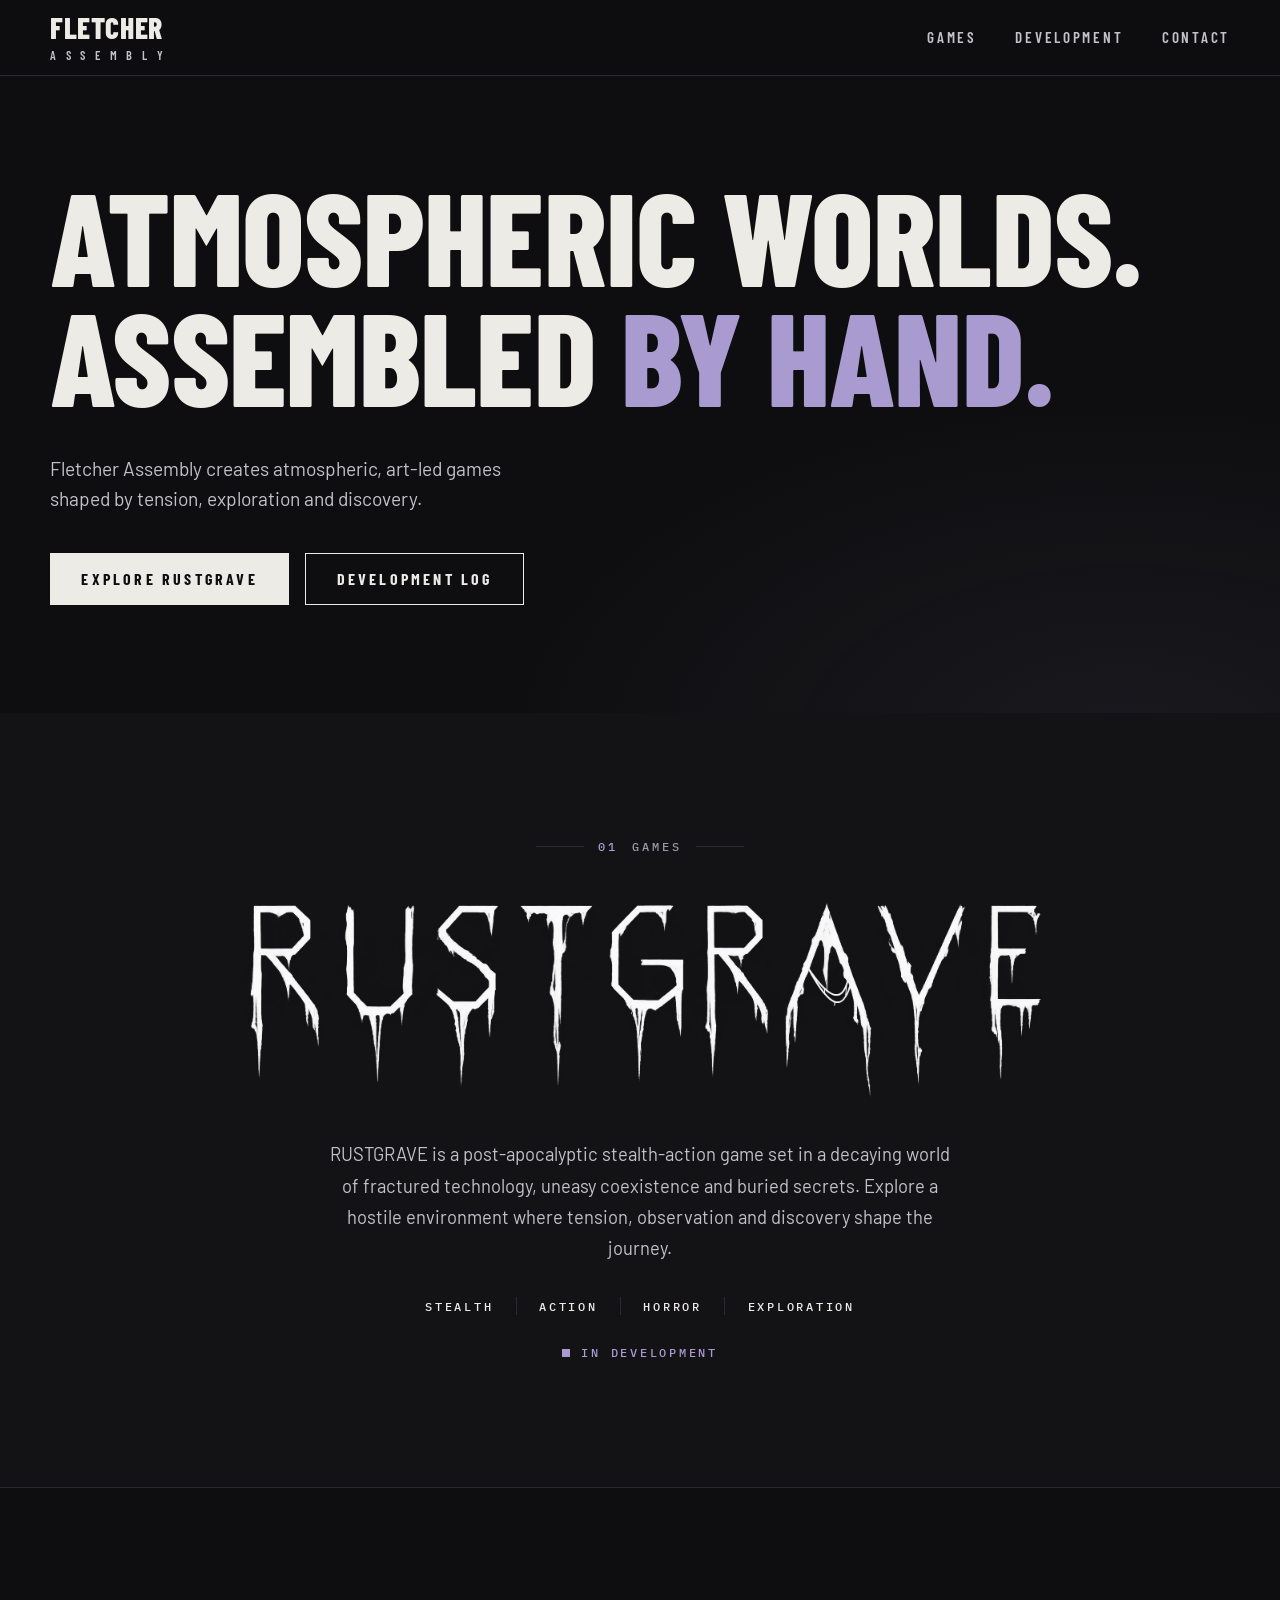
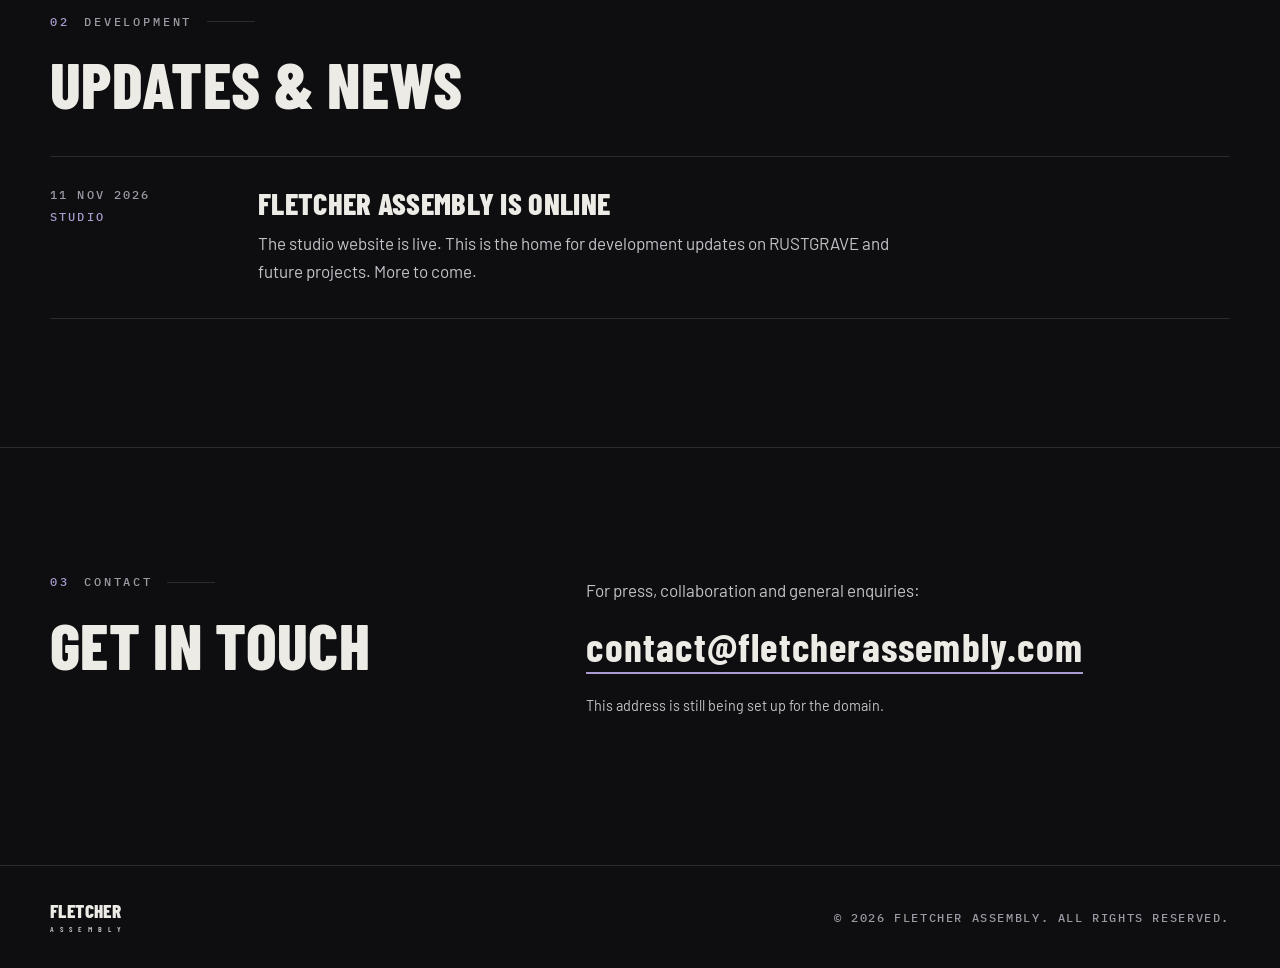
==== commit 68cbd86c: "Simplify layout: two-line hero, remove label, info strip and About section Co-Authored-By: Claude So" ====
--- a/index.html
+++ b/index.html
@@ -32,7 +32,6 @@
       <button class="nav-toggle" aria-expanded="false" aria-controls="nav"><span class="sr-only">Toggle </span>Menu</button>
       <nav id="nav" aria-label="Main">
         <a href="#games">Games</a>
-        <a href="#about">About</a>
         <a href="#development">Development</a>
         <a href="#contact">Contact</a>
       </nav>
@@ -42,22 +41,13 @@
   <main id="main">
     <!-- HOME -->
     <section id="home" class="hero">
-      <div class="container hero-grid">
-        <div class="hero-main">
-          <p class="label"><span class="idx">00</span> Independent game studio</p>
-          <h1>Atmospheric worlds.<br>Assembled <span class="hl">by hand.</span></h1>
-          <p class="lede">Fletcher Assembly creates atmospheric, art-led games shaped by tension, exploration and discovery.</p>
-          <div class="actions">
-            <a class="btn primary" href="#games">Explore RUSTGRAVE</a>
-            <a class="btn" href="#development">Development log</a>
-          </div>
+      <div class="container">
+        <h1><span class="line">Atmospheric worlds.</span> <span class="line">Assembled <span class="hl">by hand.</span></span></h1>
+        <p class="lede">Fletcher Assembly creates atmospheric, art-led games shaped by tension, exploration and discovery.</p>
+        <div class="actions">
+          <a class="btn primary" href="#games">Explore RUSTGRAVE</a>
+          <a class="btn" href="#development">Development log</a>
         </div>
-        <dl class="spec" aria-label="Studio at a glance">
-          <div><dt>Studio</dt><dd>Fletcher Assembly</dd></div>
-          <div><dt>Focus</dt><dd>Atmospheric games</dd></div>
-          <div><dt>Current project</dt><dd>RUSTGRAVE</dd></div>
-          <div><dt>Status</dt><dd>In development</dd></div>
-        </dl>
       </div>
     </section>
 
@@ -77,25 +67,10 @@
       </div>
     </section>
 
-    <!-- ABOUT -->
-    <section id="about" class="section">
-      <div class="container two-col">
-        <div>
-          <p class="label"><span class="idx">02</span> About</p>
-          <h2>Games with a<br>sense of place.</h2>
-        </div>
-        <div class="prose">
-          <p class="big">Fletcher is an independent game developer focused on atmospheric games, environmental storytelling and distinctive worlds.</p>
-          <p>Fletcher Assembly is where those ideas come together: slow-building tension, spaces that feel lived in and then abandoned, and details players discover for themselves rather than being told.</p>
-          <p>Collaborators join the work where a project calls for them. The direction stays focused and personal.</p>
-        </div>
-      </div>
-    </section>
-
     <!-- DEVELOPMENT -->
     <section id="development" class="section">
       <div class="container">
-        <p class="label"><span class="idx">03</span> Development</p>
+        <p class="label"><span class="idx">02</span> Development</p>
         <h2>Updates &amp; news</h2>
         <div id="news" class="news" aria-live="polite">
           <noscript><p class="muted">Enable JavaScript to see development updates.</p></noscript>
@@ -107,7 +82,7 @@
     <section id="contact" class="section">
       <div class="container two-col">
         <div>
-          <p class="label"><span class="idx">04</span> Contact</p>
+          <p class="label"><span class="idx">03</span> Contact</p>
           <h2>Get in touch</h2>
         </div>
         <div class="prose">
--- a/css/style.css
+++ b/css/style.css
@@ -70,29 +70,23 @@
 .nav-toggle:hover{border-color:var(--accent)}
 
 /* ---------- hero ---------- */
-.hero{min-height:min(100svh,880px);padding-top:var(--header-h);display:flex;border-bottom:1px solid var(--line);
-  background:radial-gradient(900px 500px at 88% 105%,rgba(169,155,208,.12),transparent 70%),var(--bg)}
-.hero-grid{display:flex;flex-direction:column;justify-content:space-between;gap:3rem;padding-top:clamp(3rem,8vh,6rem);padding-bottom:0}
-h1{font-size:clamp(3.4rem,10.6vw,9rem);line-height:.9;letter-spacing:-.005em;margin-bottom:2rem}
-h1 .hl{color:var(--accent)}
-.lede{max-width:34rem;font-size:1.25rem;color:var(--soft);margin-bottom:2.2rem}
+.hero{padding:calc(var(--header-h) + clamp(4rem,11vh,8rem)) 0 clamp(5rem,12vh,8.5rem);
+  background:radial-gradient(900px 500px at 88% 105%,rgba(169,155,208,.08),transparent 70%),var(--bg)}
+h1{font-size:min(10.2vw,8.4rem);line-height:.92;letter-spacing:-.005em;margin-bottom:clamp(1.6rem,3.5vw,2.4rem)}
+h1 .line{display:block;white-space:nowrap}
+h1 .hl{color:var(--accent);white-space:nowrap}
+.lede{max-width:30rem;font-size:1.2rem;line-height:1.6;color:var(--soft);margin-bottom:2.4rem}
 .actions{display:flex;flex-wrap:wrap;gap:1rem}
 .btn{display:inline-block;text-decoration:none;font:700 1rem/1 var(--display);text-transform:uppercase;letter-spacing:.2em;padding:1.05rem 1.9rem;border:1px solid var(--text);transition:background .2s,color .2s,border-color .2s}
 .btn:hover{background:var(--text);color:var(--bg)}
 .btn.primary{background:var(--text);color:var(--bg)}
 .btn.primary:hover{background:var(--accent);border-color:var(--accent)}
-.spec{display:grid;grid-template-columns:repeat(4,1fr);margin:0;border-top:1px solid var(--line)}
-.spec div{padding:1.25rem 1.5rem 1.4rem 0}
-.spec div+div{padding-left:1.5rem;border-left:1px solid var(--line)}
-.spec dt{font:500 .68rem/1 var(--mono);text-transform:uppercase;letter-spacing:.2em;color:var(--muted);margin-bottom:.6rem}
-.spec dd{margin:0;font:700 1.2rem/1.1 var(--display);text-transform:uppercase;letter-spacing:.08em}
 
 /* ---------- sections ---------- */
 .section{padding:clamp(4.5rem,10vw,8rem) 0;border-bottom:1px solid var(--line)}
 .two-col{display:grid;grid-template-columns:5fr 7fr;gap:clamp(2rem,6vw,5rem);align-items:start}
 .two-col h2{margin-bottom:0}
 .prose p{color:var(--soft)}
-.prose .big{font-size:1.4rem;line-height:1.5;color:var(--text)}
 
 /* ---------- RUSTGRAVE ---------- */
 .project{background:var(--bg-alt)}
@@ -131,9 +125,6 @@
 
 /* ---------- responsive ---------- */
 @media (max-width:900px){
-  .spec{grid-template-columns:1fr 1fr}
-  .spec div:nth-child(3){padding-left:0;border-left:0}
-  .spec div:nth-child(n+3){border-top:1px solid var(--line)}
   .two-col{grid-template-columns:1fr}
 }
 @media (max-width:760px){
@@ -148,10 +139,11 @@
   .post-meta{flex-direction:row;gap:1.2rem}
   .tags li{padding:.2rem .9rem;letter-spacing:.16em}
 }
+@media (max-width:600px){
+  h1{font-size:clamp(3rem,15.5vw,4.6rem)}
+  h1 .line{white-space:normal}
+}
 @media (max-width:480px){
-  .spec dd{font-size:1.05rem}
-  .spec div{padding-right:.75rem}
-  .spec div+div{padding-left:.9rem}
   .btn{flex:1 1 100%;text-align:center}
 }
 @media (prefers-reduced-motion:reduce){html{scroll-behavior:auto}*{transition:none!important}}
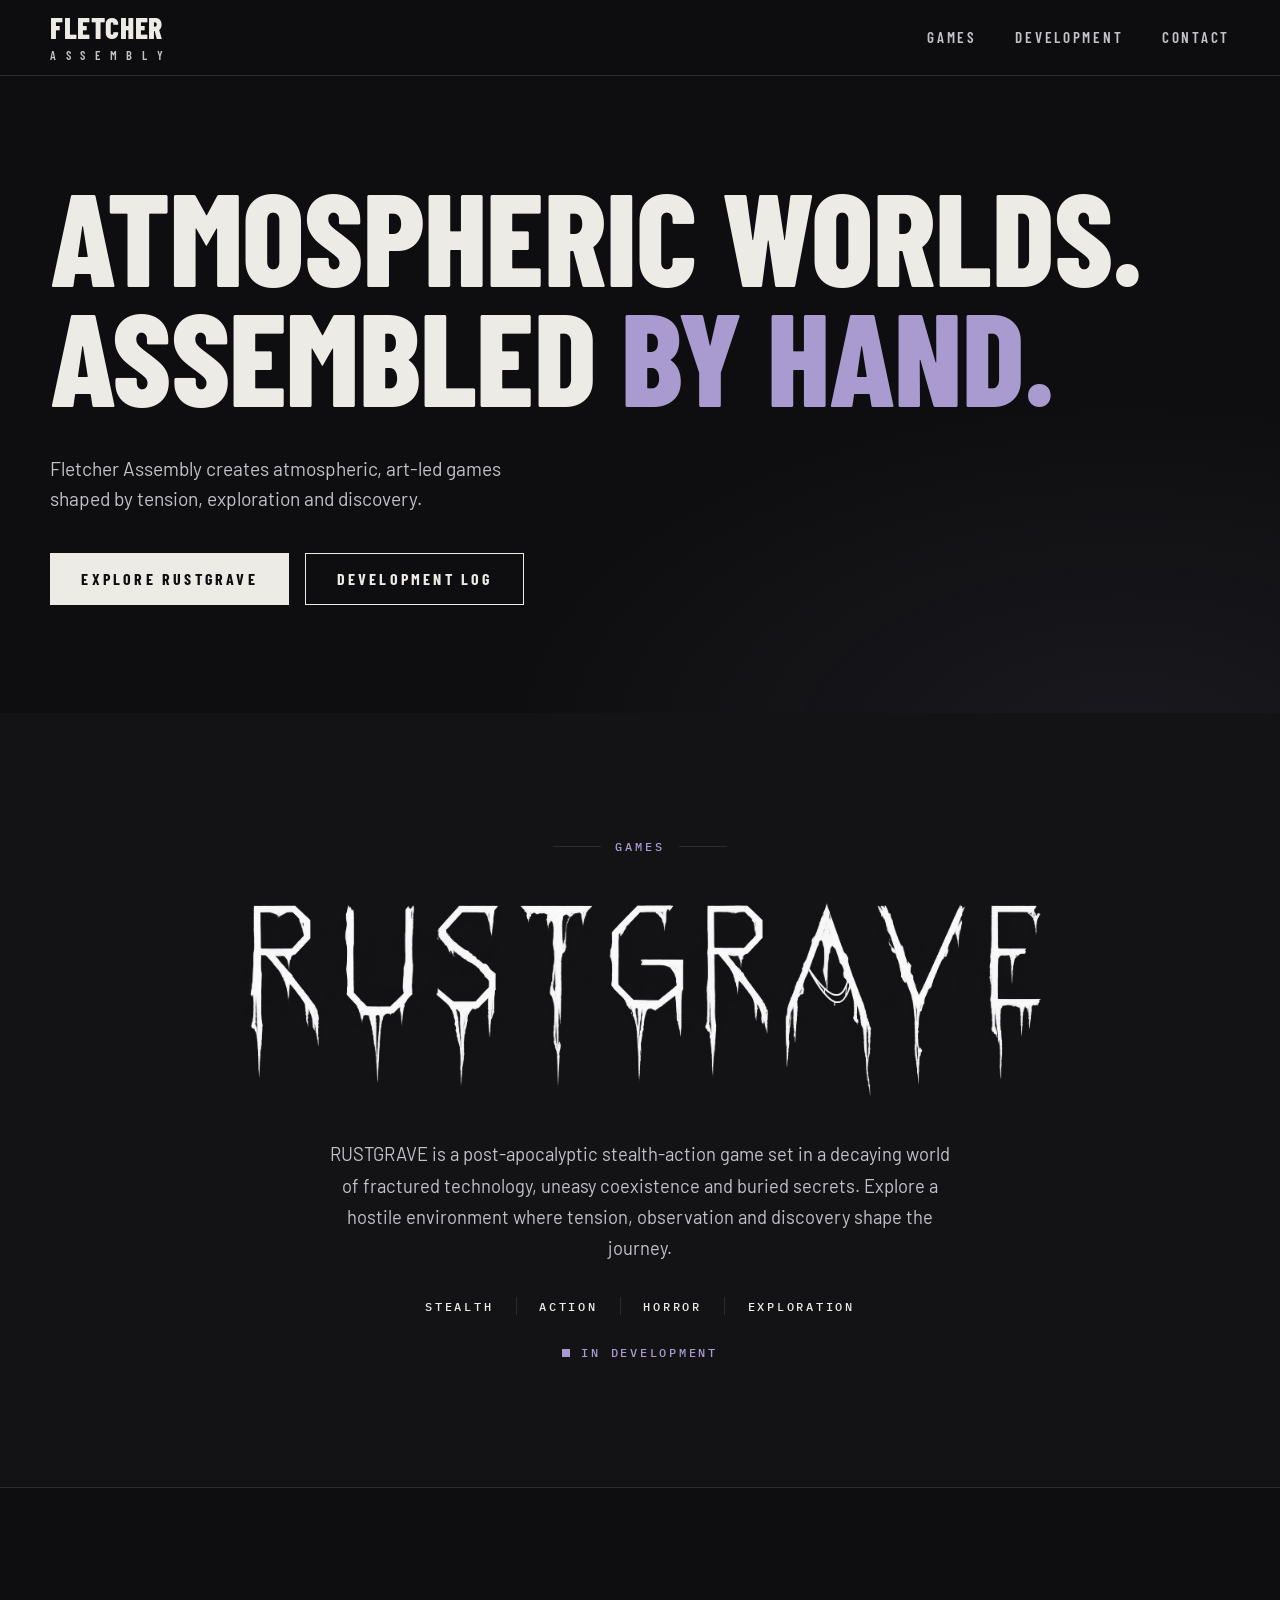
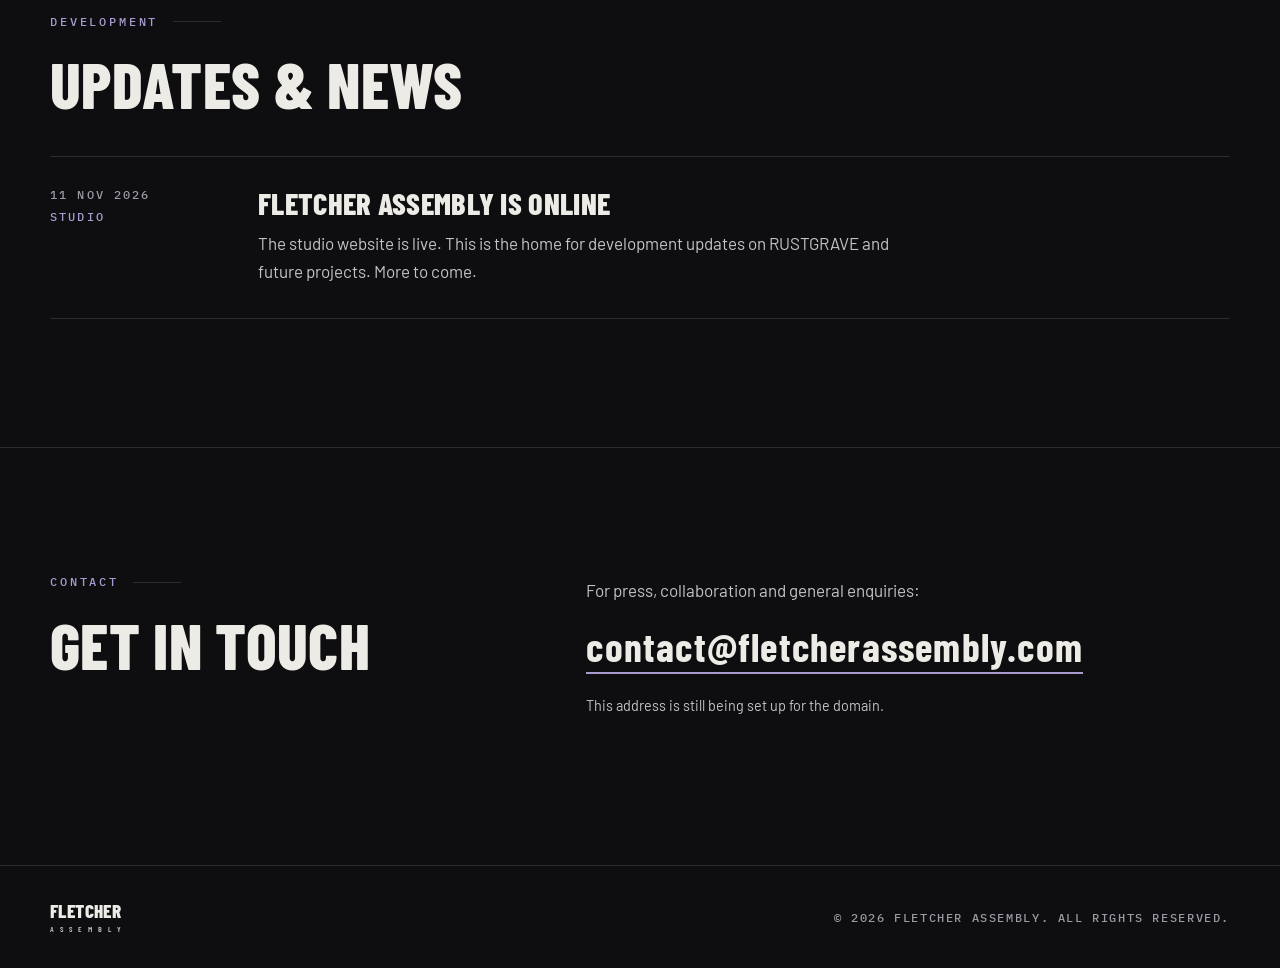
==== commit 288832a1: "Remove decorative section numbering Co-Authored-By: Claude Sonnet 5.5 <noreply@anthropic.com>" ====
--- a/index.html
+++ b/index.html
@@ -54,7 +54,7 @@
     <!-- GAMES -->
     <section id="games" class="section project">
       <div class="container">
-        <p class="label"><span class="idx">01</span> Games</p>
+        <p class="label">Games</p>
         <h2 class="sr-only">RUSTGRAVE</h2>
         <div class="project-stack">
           <img class="project-logo" src="assets/images/rustgrave-logo.png" alt="RUSTGRAVE" width="1024" height="256">
@@ -70,7 +70,7 @@
     <!-- DEVELOPMENT -->
     <section id="development" class="section">
       <div class="container">
-        <p class="label"><span class="idx">02</span> Development</p>
+        <p class="label">Development</p>
         <h2>Updates &amp; news</h2>
         <div id="news" class="news" aria-live="polite">
           <noscript><p class="muted">Enable JavaScript to see development updates.</p></noscript>
@@ -82,7 +82,7 @@
     <section id="contact" class="section">
       <div class="container two-col">
         <div>
-          <p class="label"><span class="idx">03</span> Contact</p>
+          <p class="label">Contact</p>
           <h2>Get in touch</h2>
         </div>
         <div class="prose">
--- a/css/style.css
+++ b/css/style.css
@@ -46,8 +46,7 @@
 /* ---------- type ---------- */
 h1,h2,h3{font-family:var(--display);text-transform:uppercase;font-weight:800;margin:0;line-height:.98}
 h2{font-size:clamp(2.4rem,5.5vw,4rem);letter-spacing:.005em;margin-bottom:2.5rem}
-.label{font:500 .74rem/1 var(--mono);text-transform:uppercase;letter-spacing:.24em;color:var(--muted);margin:0 0 1.6rem;display:flex;align-items:center;gap:.9rem}
-.label .idx{color:var(--accent)}
+.label{font:500 .74rem/1 var(--mono);text-transform:uppercase;letter-spacing:.24em;color:var(--accent);margin:0 0 1.6rem;display:flex;align-items:center;gap:.9rem}
 .label::after{content:"";flex:0 0 3rem;height:1px;background:var(--line)}
 
 /* ---------- wordmark ---------- */
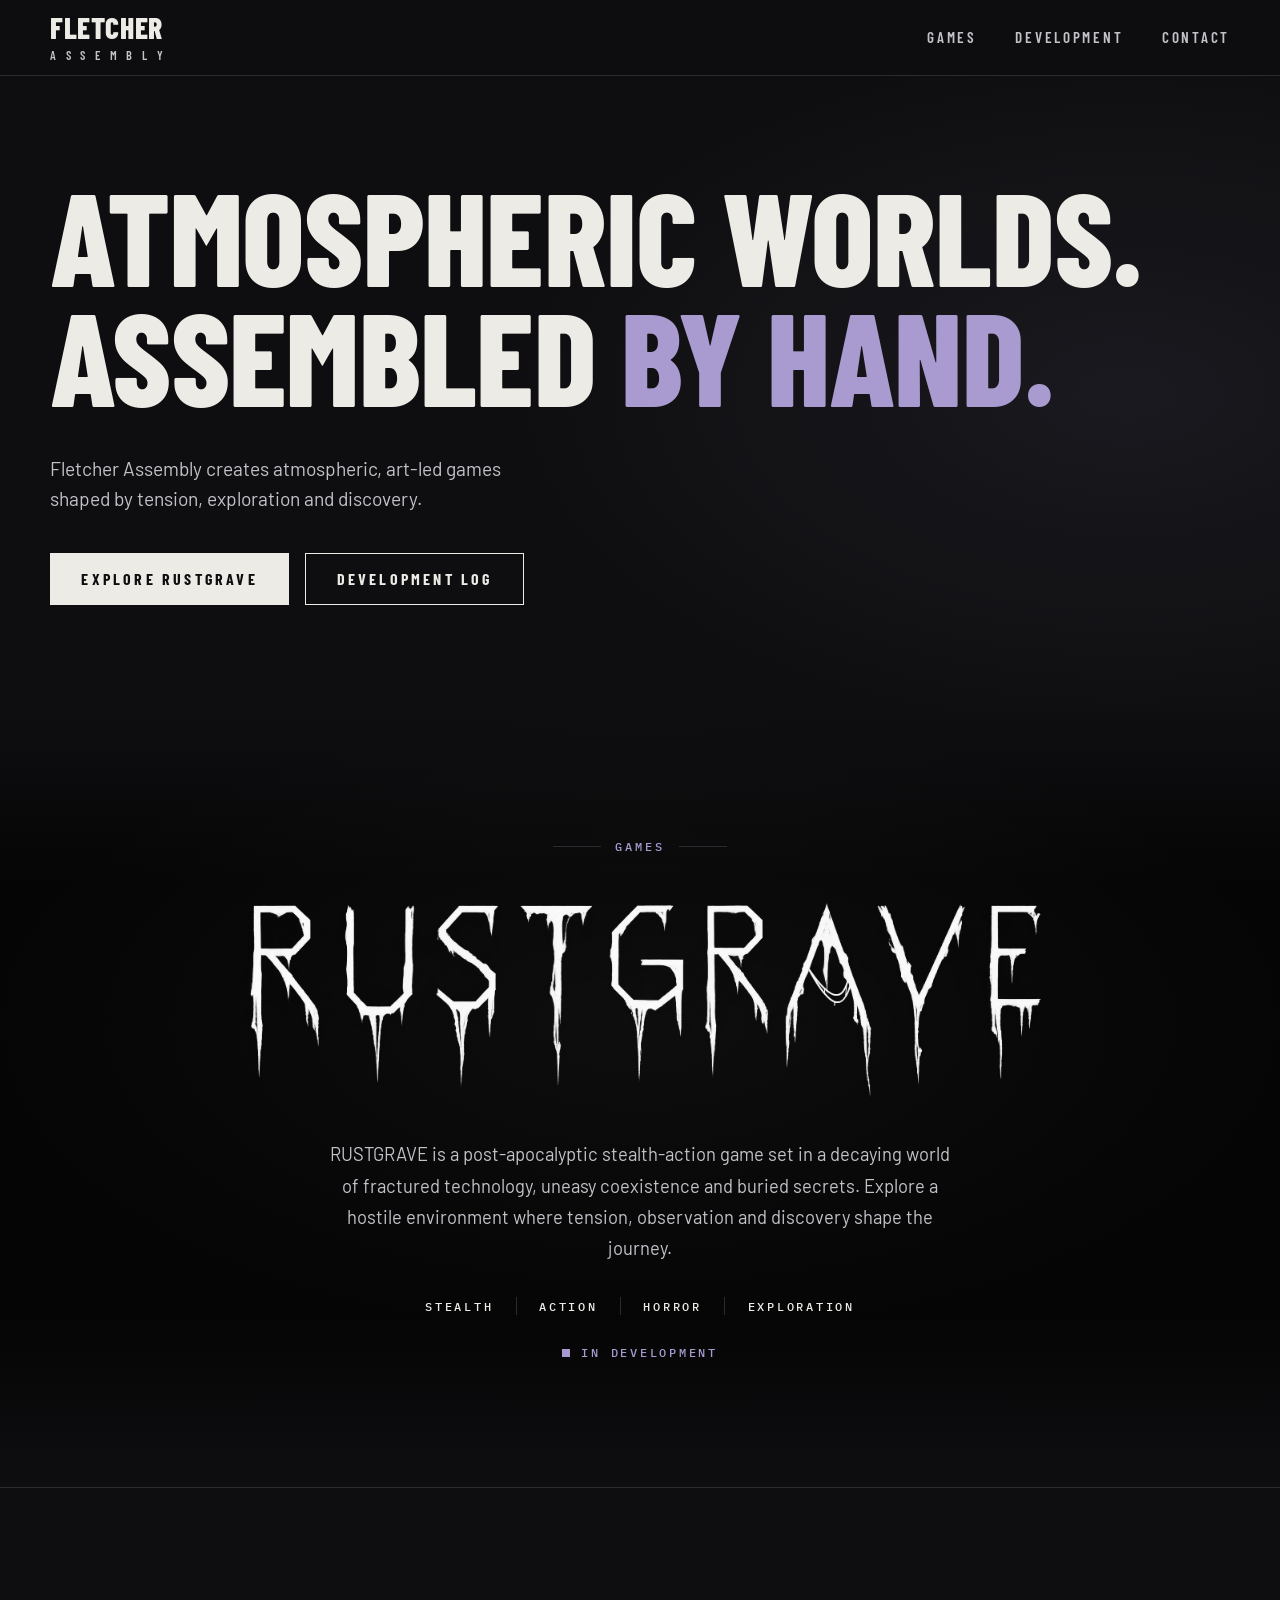
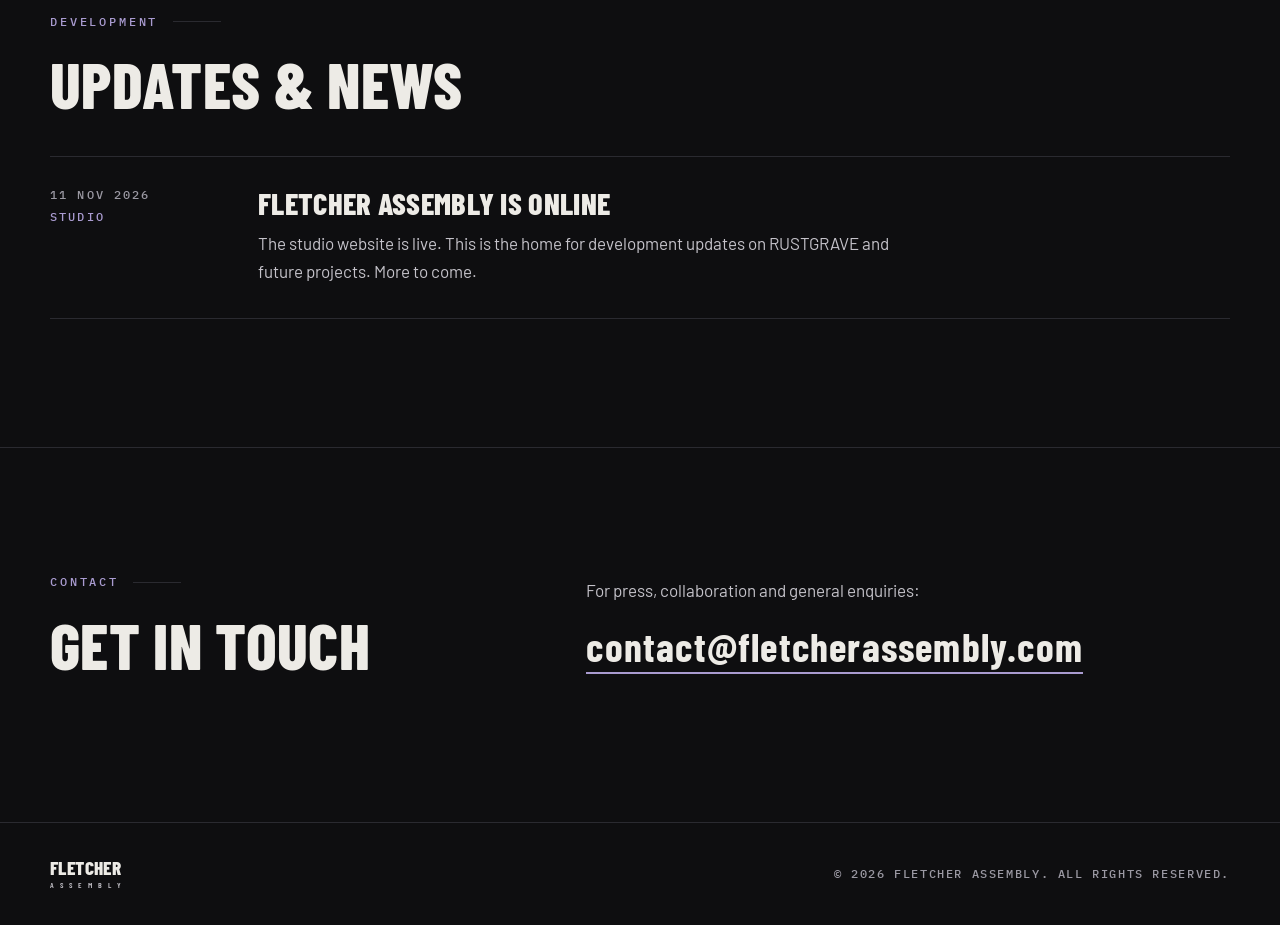
==== commit 06e6b3d8: "Darken RUSTGRAVE section; remove temporary contact note Co-Authored-By: Claude Sonnet 5.5 <noreply@a" ====
--- a/index.html
+++ b/index.html
@@ -88,7 +88,6 @@
         <div class="prose">
           <p>For press, collaboration and general enquiries:</p>
           <p><a class="mail" href="mailto:contact@fletcherassembly.com">contact@fletcherassembly.com</a></p>
-          <p class="muted small">This address is still being set up for the domain.</p>
         </div>
       </div>
     </section>
--- a/css/style.css
+++ b/css/style.css
@@ -13,7 +13,6 @@
 
 :root{
   --bg:#0e0e10;
-  --bg-alt:#131316;
   --line:#2a2a30;
   --text:#edebe6;
   --soft:#c4c2c9;
@@ -41,7 +40,6 @@
 .skip:focus{left:0}
 .container{width:100%;max-width:calc(var(--max) + var(--gutter)*2);margin:0 auto;padding:0 var(--gutter)}
 .muted{color:var(--muted)}
-.small{font-size:.9rem}
 
 /* ---------- type ---------- */
 h1,h2,h3{font-family:var(--display);text-transform:uppercase;font-weight:800;margin:0;line-height:.98}
@@ -70,7 +68,7 @@
 
 /* ---------- hero ---------- */
 .hero{padding:calc(var(--header-h) + clamp(4rem,11vh,8rem)) 0 clamp(5rem,12vh,8.5rem);
-  background:radial-gradient(900px 500px at 88% 105%,rgba(169,155,208,.08),transparent 70%),var(--bg)}
+  background:radial-gradient(900px 500px at 88% 55%,rgba(169,155,208,.08),transparent 70%),var(--bg)}
 h1{font-size:min(10.2vw,8.4rem);line-height:.92;letter-spacing:-.005em;margin-bottom:clamp(1.6rem,3.5vw,2.4rem)}
 h1 .line{display:block;white-space:nowrap}
 h1 .hl{color:var(--accent);white-space:nowrap}
@@ -88,7 +86,9 @@
 .prose p{color:var(--soft)}
 
 /* ---------- RUSTGRAVE ---------- */
-.project{background:var(--bg-alt)}
+.project{background:
+  radial-gradient(ellipse 75% 60% at 50% 40%,rgba(255,255,255,.035),transparent 70%),
+  linear-gradient(to bottom,var(--bg) 0,#050506 22%,#050506 78%,var(--bg) 100%)}
 .project .label{justify-content:center}
 .project .label::before{content:"";flex:0 0 3rem;height:1px;background:var(--line)}
 .project-stack{display:flex;flex-direction:column;align-items:center;text-align:center;padding:1rem 0 0}
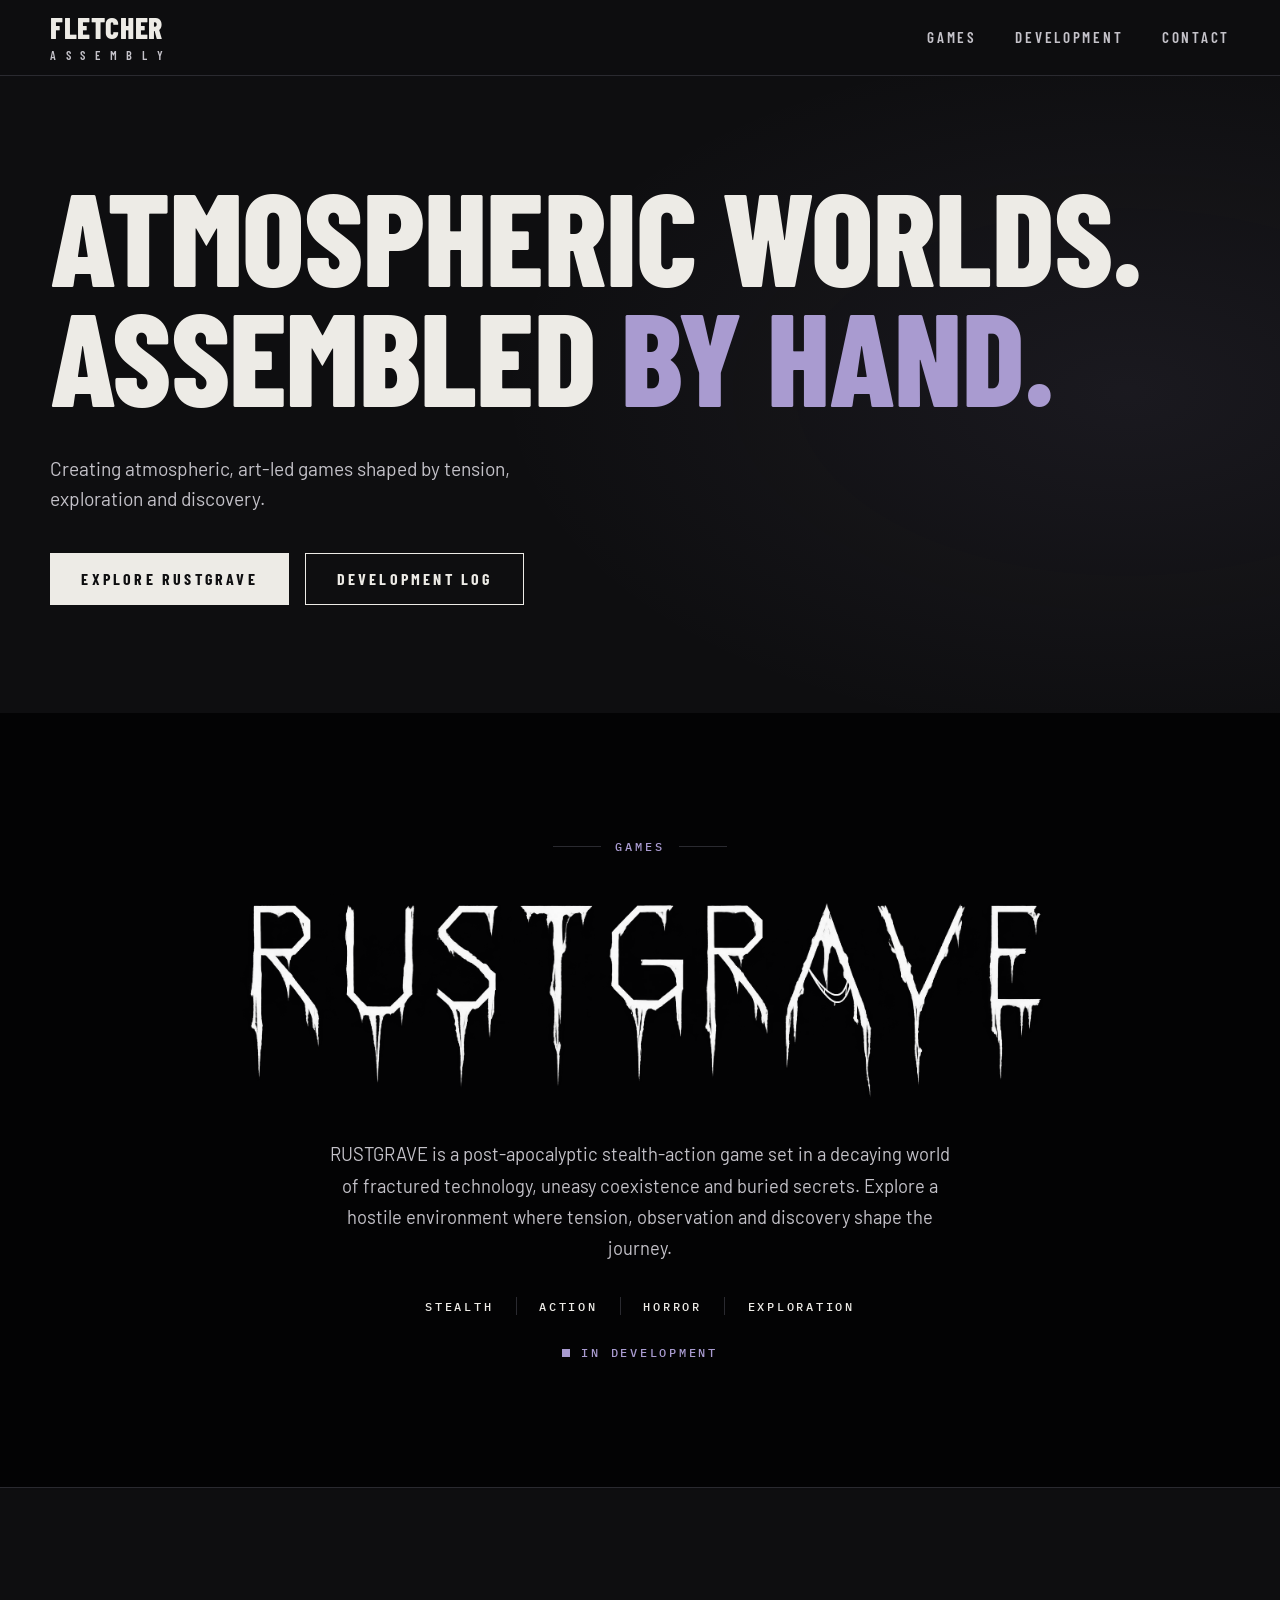
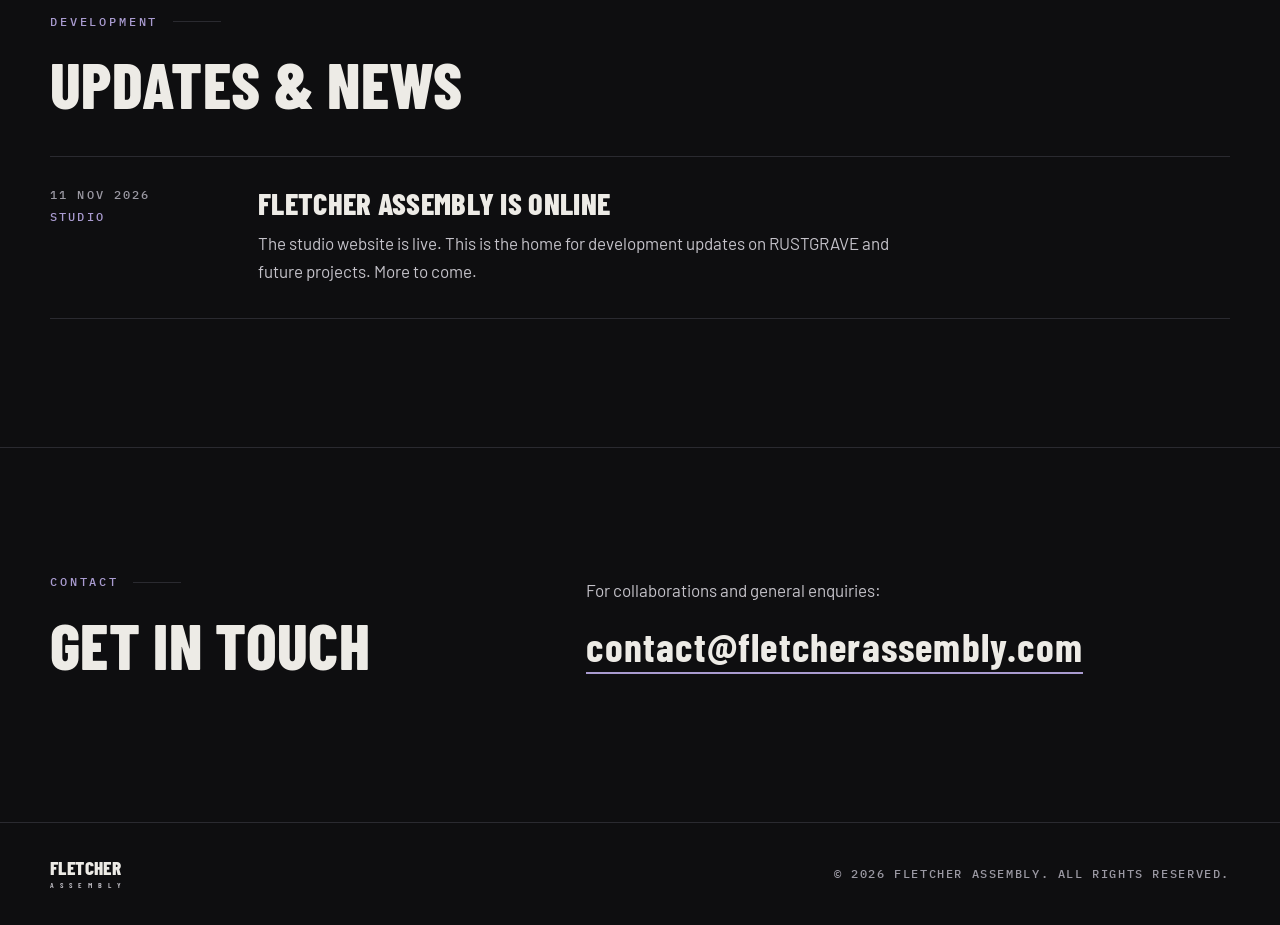
==== commit d7718447: "RUSTGRAVE flat #030304 background; simplify hero and contact copy Co-Authored-By: Claude Sonnet 5.5 " ====
--- a/index.html
+++ b/index.html
@@ -4,7 +4,7 @@
   <meta charset="utf-8">
   <meta name="viewport" content="width=device-width, initial-scale=1">
   <title>Fletcher Assembly | Independent Game Studio</title>
-  <meta name="description" content="Fletcher Assembly creates atmospheric, art-led games shaped by tension, exploration and discovery. Currently developing RUSTGRAVE.">
+  <meta name="description" content="Creating atmospheric, art-led games shaped by tension, exploration and discovery. Currently developing RUSTGRAVE.">
   <meta name="theme-color" content="#0e0e10">
   <link rel="canonical" href="https://fletcherassembly.com/">
   <link rel="icon" href="assets/favicon.svg" type="image/svg+xml">
@@ -43,7 +43,7 @@
     <section id="home" class="hero">
       <div class="container">
         <h1><span class="line">Atmospheric worlds.</span> <span class="line">Assembled <span class="hl">by hand.</span></span></h1>
-        <p class="lede">Fletcher Assembly creates atmospheric, art-led games shaped by tension, exploration and discovery.</p>
+        <p class="lede">Creating atmospheric, art-led games shaped by tension, exploration and discovery.</p>
         <div class="actions">
           <a class="btn primary" href="#games">Explore RUSTGRAVE</a>
           <a class="btn" href="#development">Development log</a>
@@ -86,7 +86,7 @@
           <h2>Get in touch</h2>
         </div>
         <div class="prose">
-          <p>For press, collaboration and general enquiries:</p>
+          <p>For collaborations and general enquiries:</p>
           <p><a class="mail" href="mailto:contact@fletcherassembly.com">contact@fletcherassembly.com</a></p>
         </div>
       </div>
--- a/css/style.css
+++ b/css/style.css
@@ -86,9 +86,7 @@
 .prose p{color:var(--soft)}
 
 /* ---------- RUSTGRAVE ---------- */
-.project{background:
-  radial-gradient(ellipse 75% 60% at 50% 40%,rgba(255,255,255,.035),transparent 70%),
-  linear-gradient(to bottom,var(--bg) 0,#050506 22%,#050506 78%,var(--bg) 100%)}
+.project{background:#030304}
 .project .label{justify-content:center}
 .project .label::before{content:"";flex:0 0 3rem;height:1px;background:var(--line)}
 .project-stack{display:flex;flex-direction:column;align-items:center;text-align:center;padding:1rem 0 0}
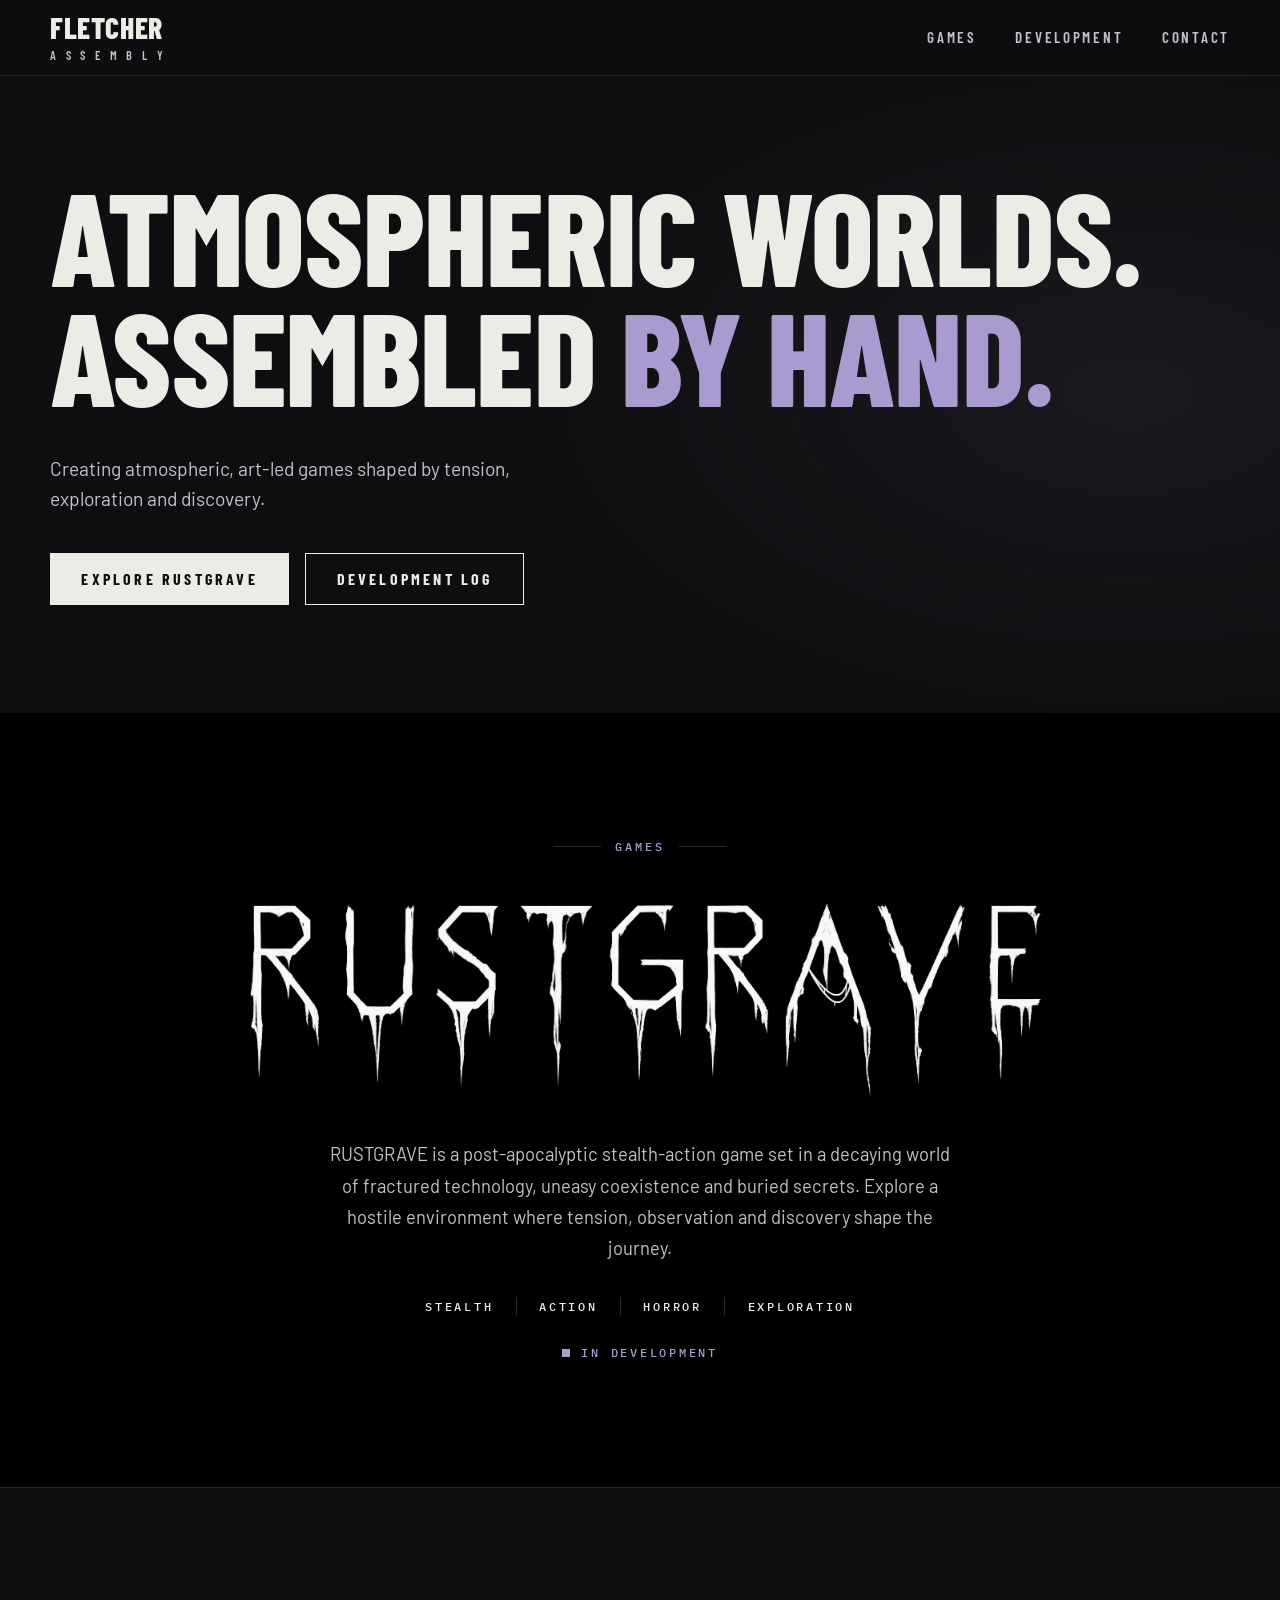
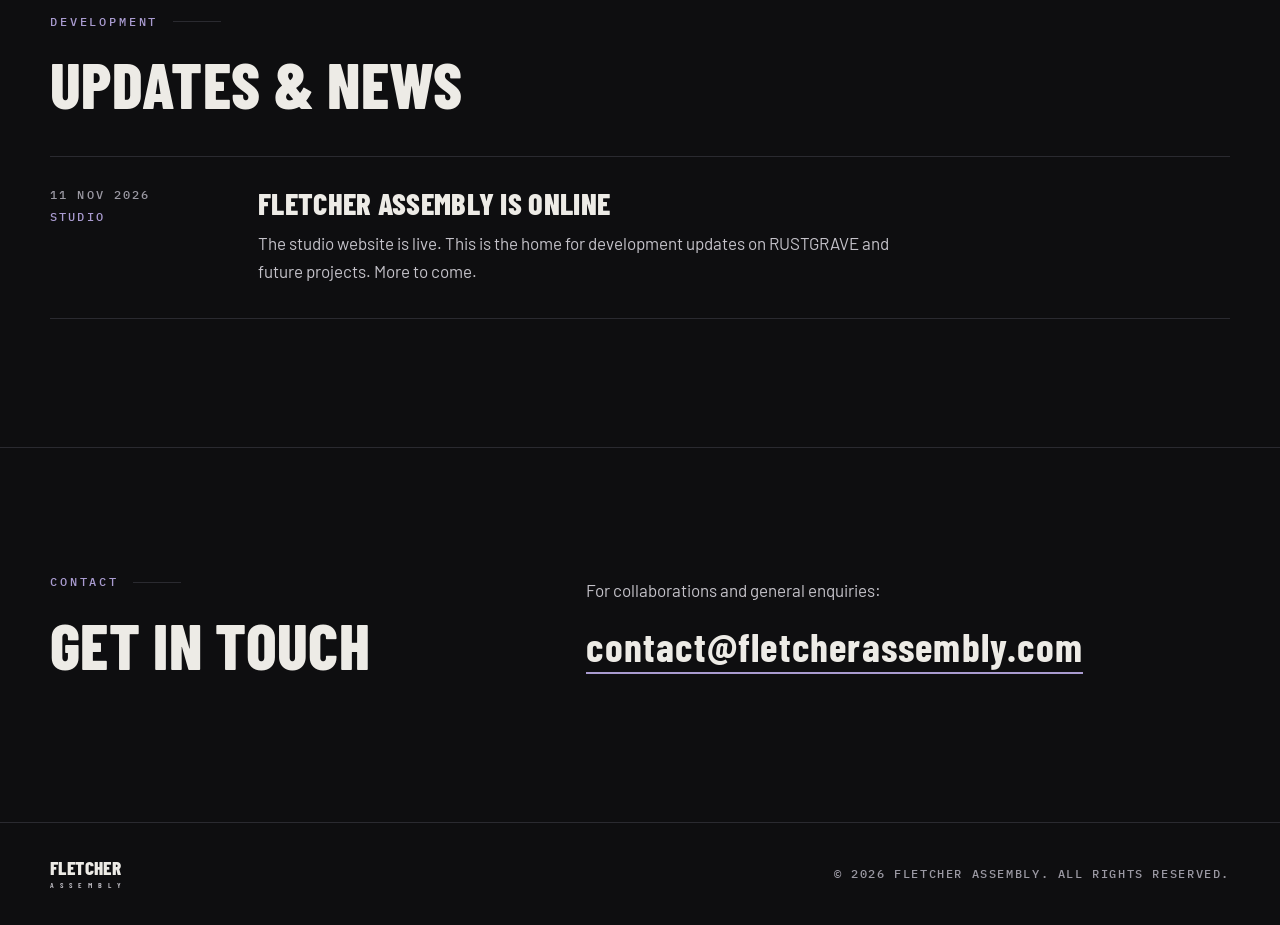
==== commit b28d9407: "RUSTGRAVE pure black background; version CSS/JS URLs to defeat stale browser cache Co-Authored-By: C" ====
--- a/index.html
+++ b/index.html
@@ -15,7 +15,7 @@
   <meta property="og:image" content="https://fletcherassembly.com/assets/images/rustgrave-logo.png">
   <meta name="twitter:card" content="summary">
   <link rel="preload" href="assets/fonts/barlow-condensed-latin-800-normal.woff2" as="font" type="font/woff2" crossorigin>
-  <link rel="stylesheet" href="css/style.css">
+  <link rel="stylesheet" href="css/style.css?v=20261111c">
   <script type="application/ld+json">
   {"@context":"https://schema.org","@type":"Organization","name":"Fletcher Assembly","url":"https://fletcherassembly.com/"}
   </script>
@@ -103,6 +103,6 @@
     </div>
   </footer>
 
-  <script src="js/main.js" defer></script>
+  <script src="js/main.js?v=20261111c" defer></script>
 </body>
 </html>
--- a/css/style.css
+++ b/css/style.css
@@ -86,7 +86,7 @@
 .prose p{color:var(--soft)}
 
 /* ---------- RUSTGRAVE ---------- */
-.project{background:#030304}
+.project{background:#000}
 .project .label{justify-content:center}
 .project .label::before{content:"";flex:0 0 3rem;height:1px;background:var(--line)}
 .project-stack{display:flex;flex-direction:column;align-items:center;text-align:center;padding:1rem 0 0}
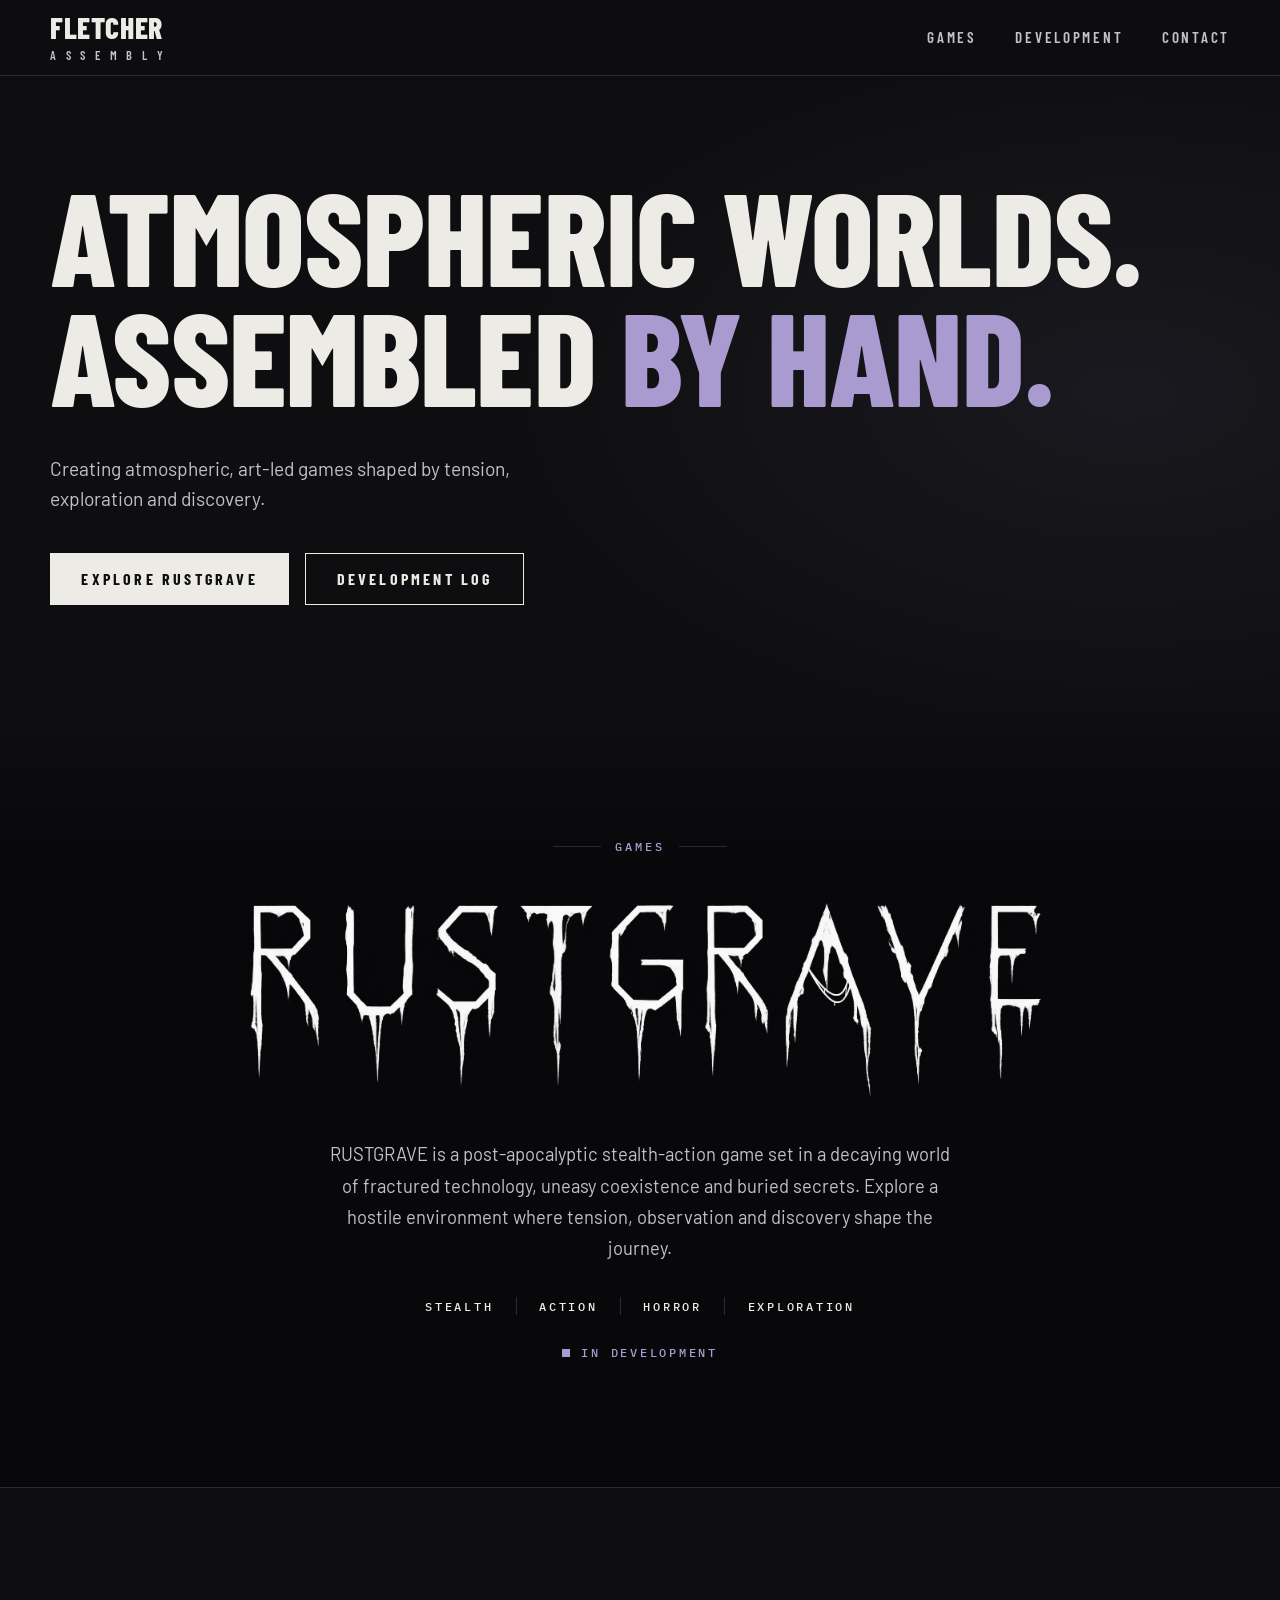
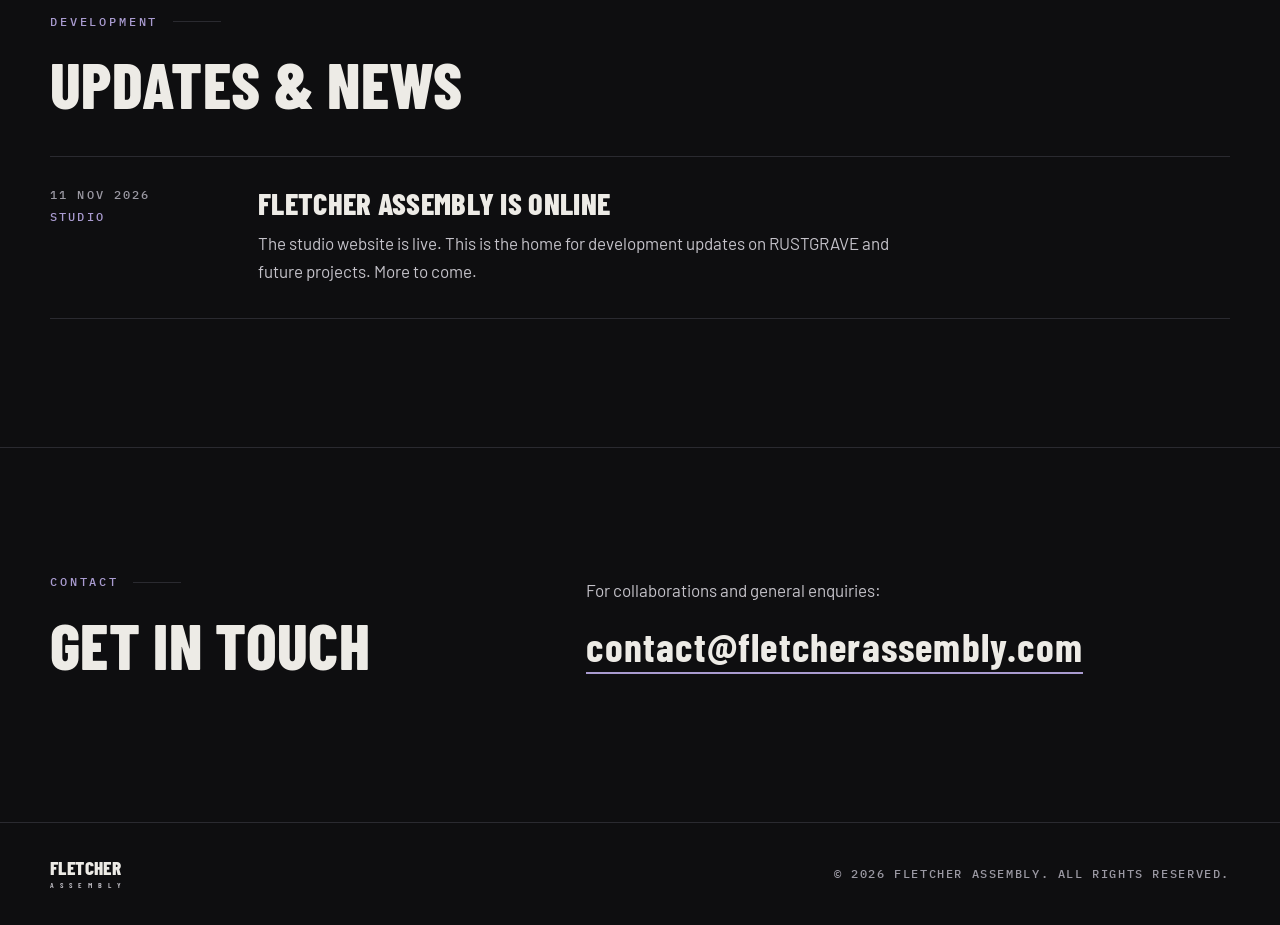
==== commit c9acdecc: "RUSTGRAVE section #08080a with soft top transition from hero Co-Authored-By: Claude Sonnet 5.5 <nore" ====
--- a/index.html
+++ b/index.html
@@ -15,7 +15,7 @@
   <meta property="og:image" content="https://fletcherassembly.com/assets/images/rustgrave-logo.png">
   <meta name="twitter:card" content="summary">
   <link rel="preload" href="assets/fonts/barlow-condensed-latin-800-normal.woff2" as="font" type="font/woff2" crossorigin>
-  <link rel="stylesheet" href="css/style.css?v=20261111c">
+  <link rel="stylesheet" href="css/style.css?v=20261111d">
   <script type="application/ld+json">
   {"@context":"https://schema.org","@type":"Organization","name":"Fletcher Assembly","url":"https://fletcherassembly.com/"}
   </script>
@@ -103,6 +103,6 @@
     </div>
   </footer>
 
-  <script src="js/main.js?v=20261111c" defer></script>
+  <script src="js/main.js?v=20261111d" defer></script>
 </body>
 </html>
--- a/css/style.css
+++ b/css/style.css
@@ -86,7 +86,7 @@
 .prose p{color:var(--soft)}
 
 /* ---------- RUSTGRAVE ---------- */
-.project{background:#000}
+.project{background:linear-gradient(to bottom,var(--bg) 0,#08080a 9rem),#08080a}
 .project .label{justify-content:center}
 .project .label::before{content:"";flex:0 0 3rem;height:1px;background:var(--line)}
 .project-stack{display:flex;flex-direction:column;align-items:center;text-align:center;padding:1rem 0 0}
